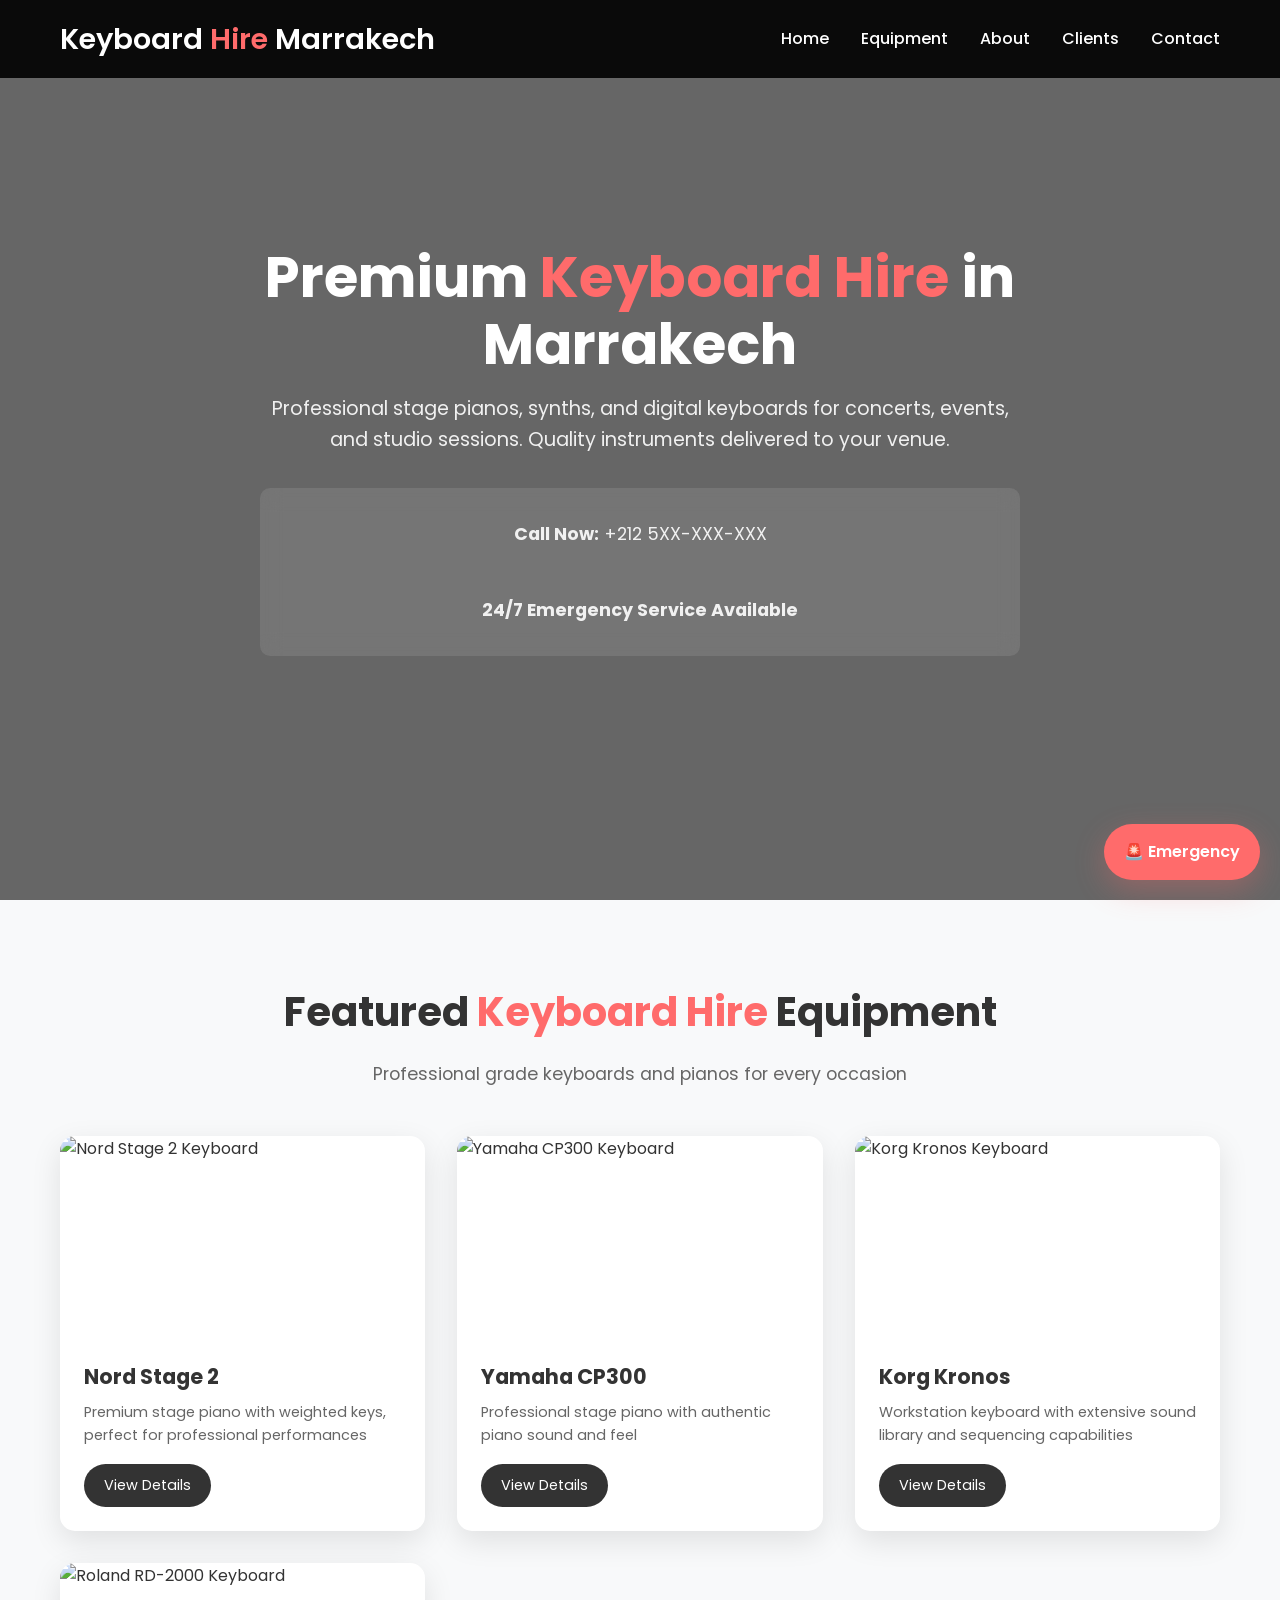
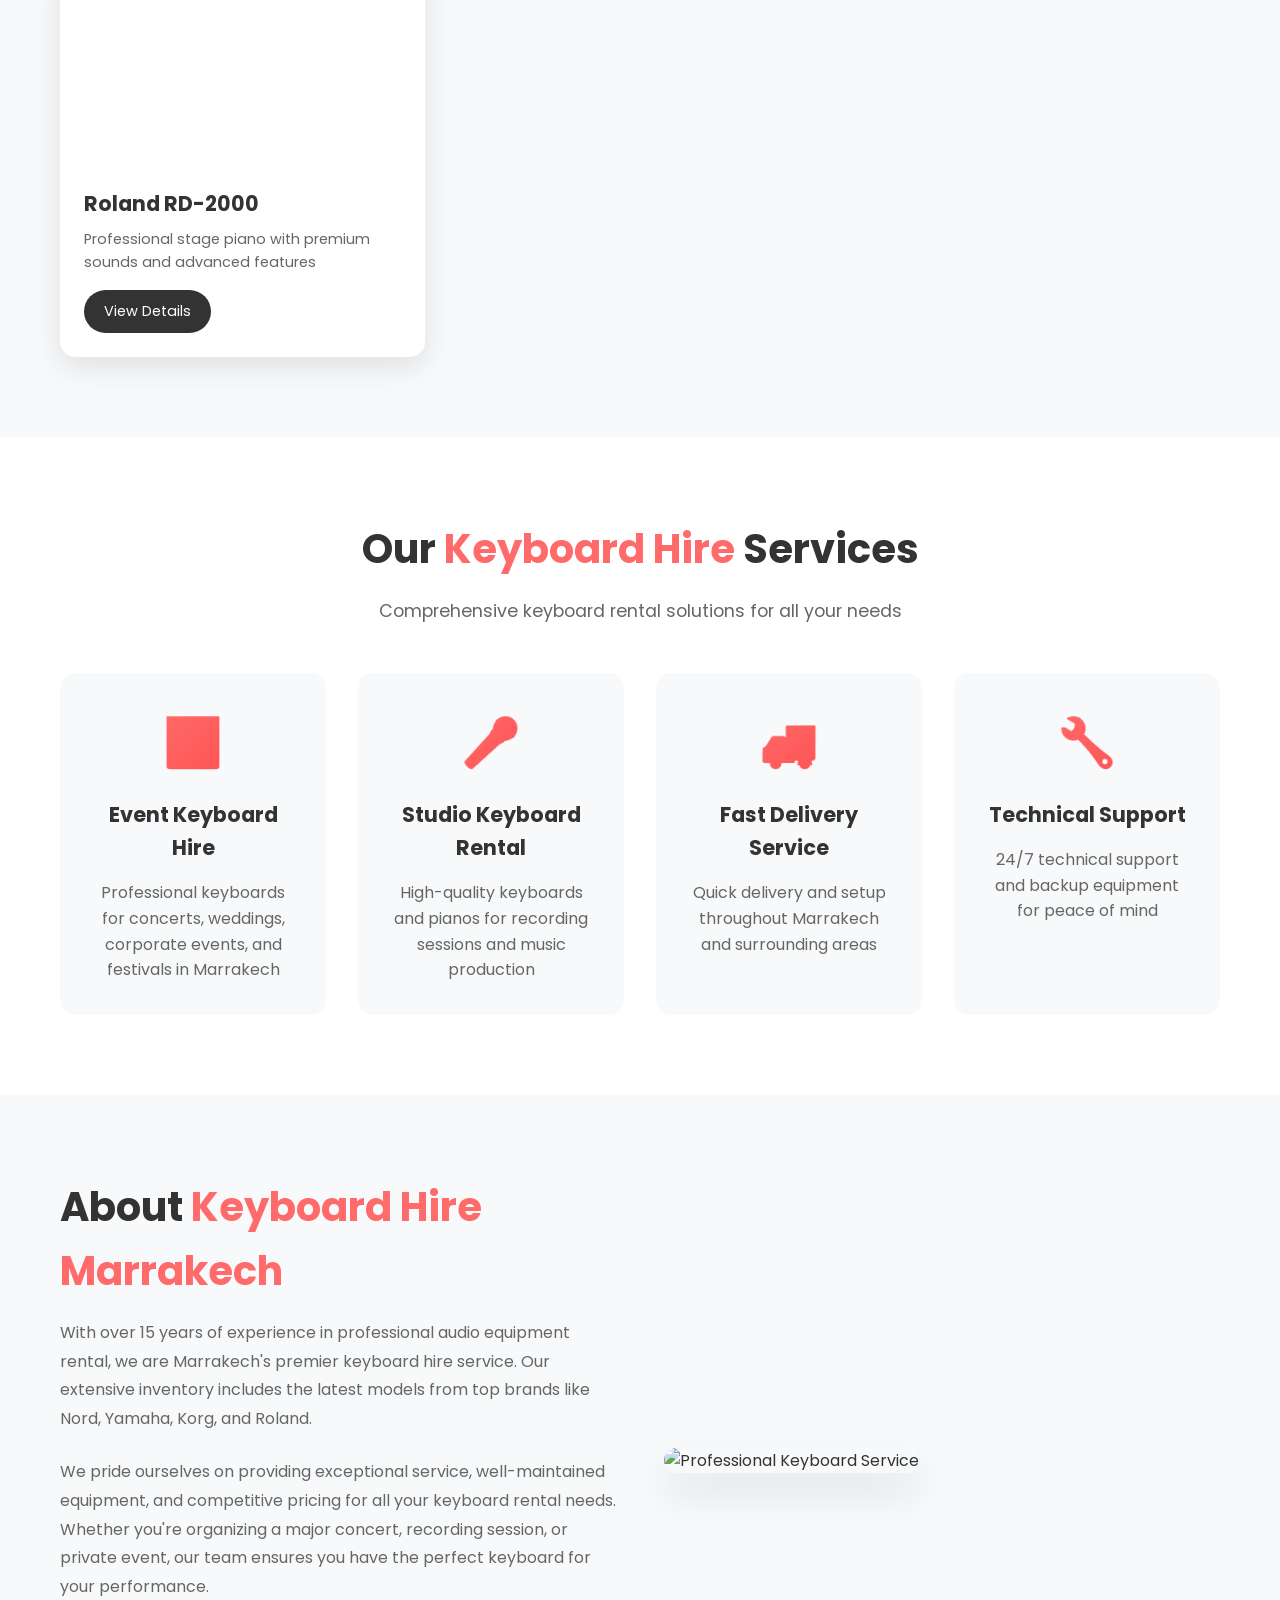
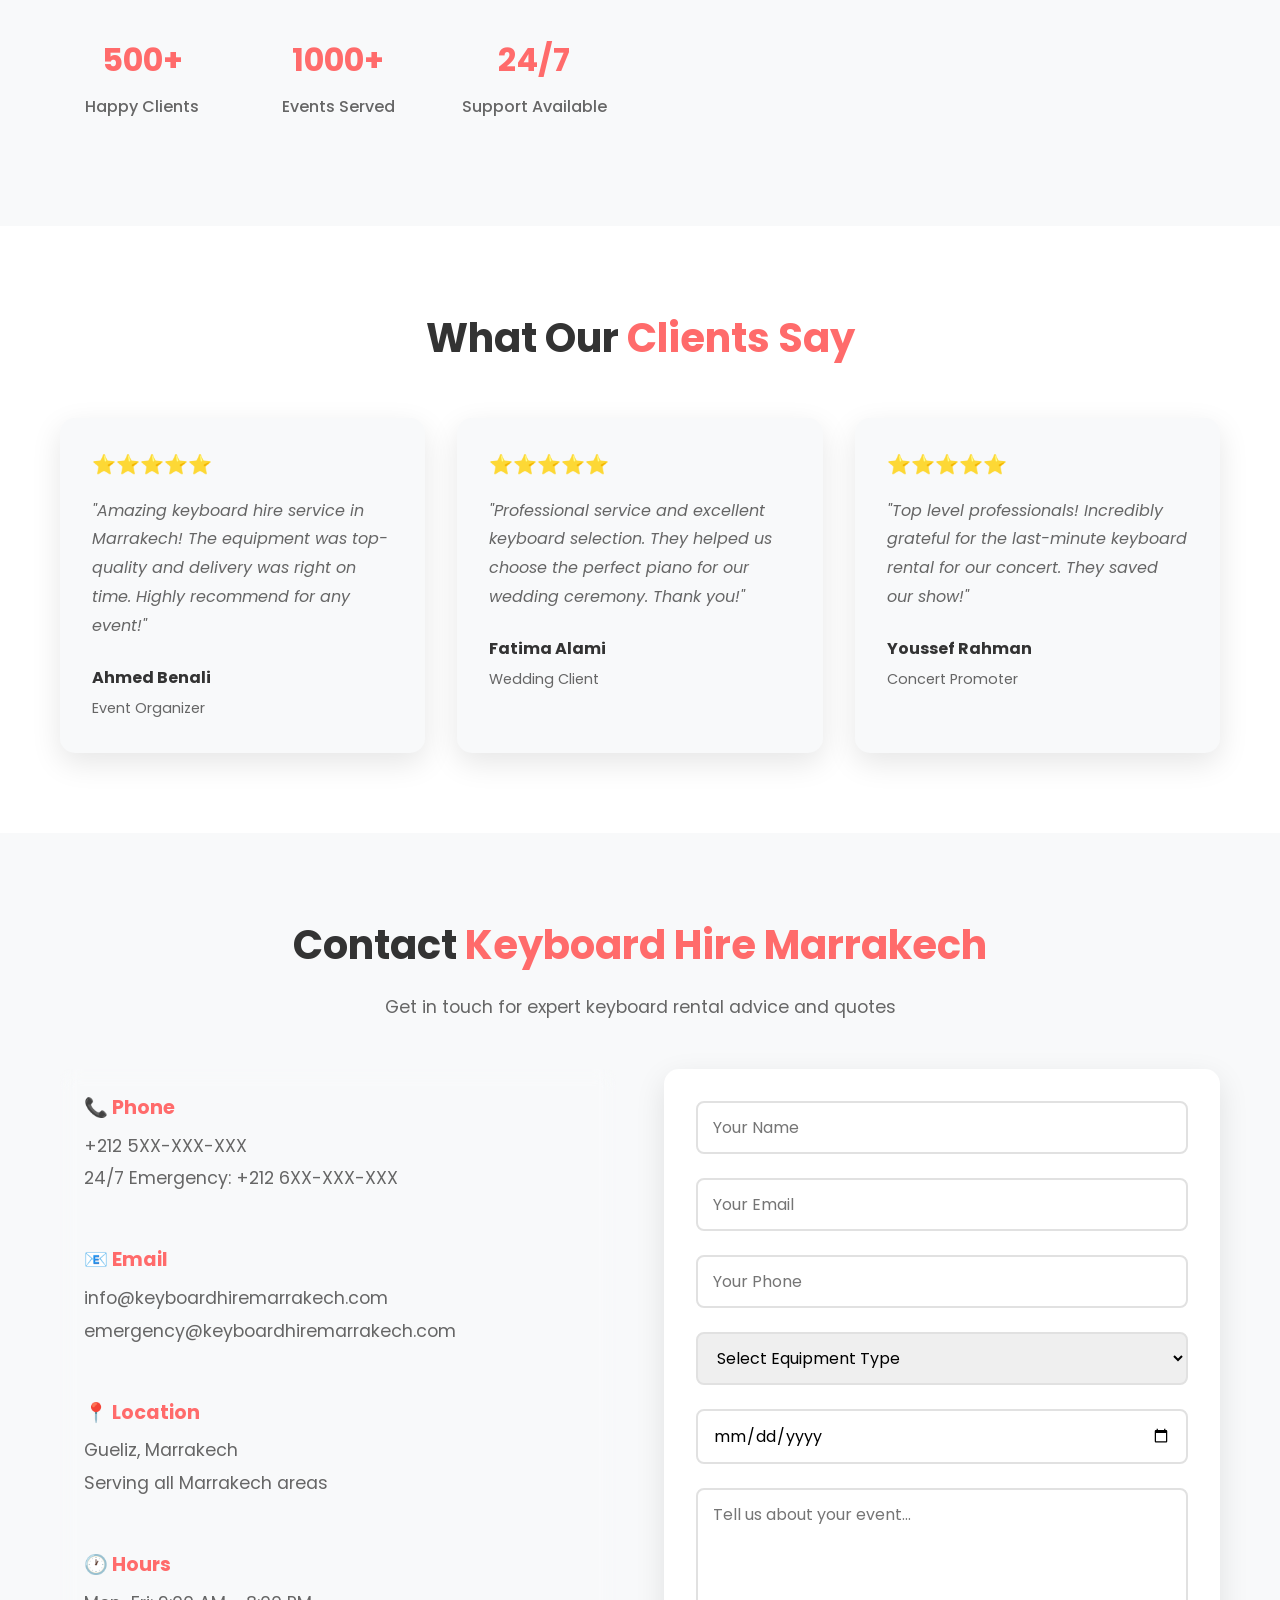
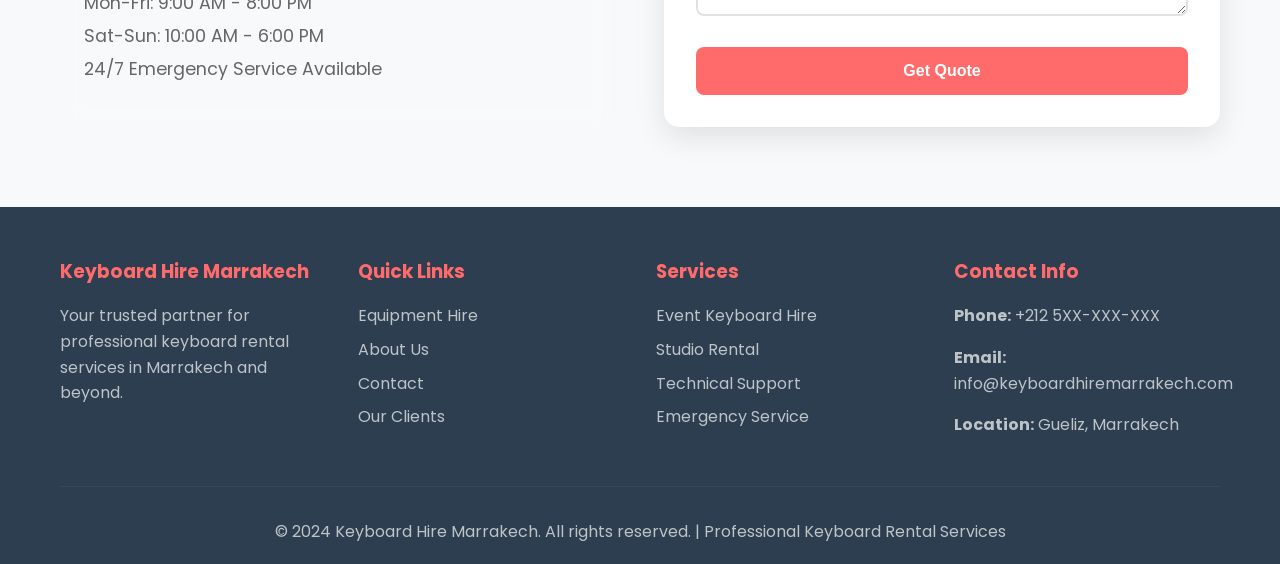
==== index.html @ 623c3692 "save" ====
<!DOCTYPE html>
<html lang="en">
<head>
    <meta charset="UTF-8">
    <meta name="viewport" content="width=device-width, initial-scale=1.0">
    <title>Keyboard Hire Marrakech - Premium Keyboard & Piano Rental Services</title>
    <meta name="description" content="Professional keyboard hire in Marrakech. Premium stage pianos, synths, and digital keyboards for events, concerts, and studio sessions. Fast delivery available.">
    <meta name="keywords" content="keyboard hire Marrakech, piano rental, keyboard rental, digital piano hire, stage piano rental, music equipment hire, keyboard hire Morocco, piano hire Marrakech">
    <link rel="stylesheet" href="styles.css">
    <link href="https://fonts.googleapis.com/css2?family=Poppins:wght@300;400;500;600;700&display=swap" rel="stylesheet">
</head>
<body>
    <!-- Header -->
    <header class="header">
        <nav class="navbar">
            <div class="nav-container">
                <div class="logo">
                    <h1>Keyboard <span>Hire</span> Marrakech</h1>
                </div>
                <ul class="nav-menu">
                    <li><a href="index.html" class="nav-link">Home</a></li>
                    <li><a href="index.html#equipment" class="nav-link">Equipment</a></li>
                    <li><a href="about.html" class="nav-link">About</a></li>
                    <li><a href="clients.html" class="nav-link">Clients</a></li>
                    <li><a href="contact.html" class="nav-link">Contact</a></li>
                </ul>
                <div class="hamburger">
                    <span></span>
                    <span></span>
                    <span></span>
                </div>
            </div>
        </nav>
    </header>

    <!-- Hero Section with Video -->
    <section id="home" class="hero">
        <div class="video-container">
            <video autoplay muted loop id="hero-video">
                <source src="Keyboard-Hire-Comp.mp4" type="video/mp4">
                Your browser does not support the video tag.
            </video>
            <div class="video-overlay"></div>
        </div>
        <div class="hero-content">
            <h1>Premium <span>Keyboard Hire</span> in Marrakech</h1>
            <p>Professional stage pianos, synths, and digital keyboards for concerts, events, and studio sessions. Quality instruments delivered to your venue.</p>
                        <div class="contact-info">
                <p><strong>Call Now:</strong> +212 5XX-XXX-XXX</p>
                <p><strong>24/7 Emergency Service Available</strong></p>
            </div>
        </div>
    </section>

    <!-- Featured Equipment -->
    <section id="equipment" class="equipment">
        <div class="container">
            <h2>Featured <span>Keyboard Hire</span> Equipment</h2>
            <p>Professional grade keyboards and pianos for every occasion</p>
            
            <div class="equipment-grid">
                <div class="equipment-card">
                    <div class="equipment-image">
                        <img src="https://images.unsplash.com/photo-1598428016293-676da4e43568?w=400&h=300&fit=crop&crop=center" alt="Nord Stage 2 Keyboard" loading="lazy">
                    </div>
                    <div class="equipment-info">
                        <h3>Nord Stage 2</h3>
                        <p>Premium stage piano with weighted keys, perfect for professional performances</p>
                        <a href="contact.html" class="btn-details">View Details</a>
                    </div>
                </div>

                <div class="equipment-card">
                    <div class="equipment-image">
                        <img src="https://images.unsplash.com/photo-1576424361877-603025029c74?w=400&h=300&fit=crop&crop=center" alt="Yamaha CP300 Keyboard" loading="lazy">
                    </div>
                    <div class="equipment-info">
                        <h3>Yamaha CP300</h3>
                        <p>Professional stage piano with authentic piano sound and feel</p>
                        <a href="contact.html" class="btn-details">View Details</a>
                    </div>
                </div>

                <div class="equipment-card">
                    <div class="equipment-image">
                        <img src="https://images.unsplash.com/photo-1511379938547-c1f69419868d?w=400&h=300&fit=crop&crop=center" alt="Korg Kronos Keyboard" loading="lazy">
                    </div>
                    <div class="equipment-info">
                        <h3>Korg Kronos</h3>
                        <p>Workstation keyboard with extensive sound library and sequencing capabilities</p>
                        <a href="contact.html" class="btn-details">View Details</a>
                    </div>
                </div>

                <div class="equipment-card">
                    <div class="equipment-image">
                        <img src="https://images.unsplash.com/photo-1471473885385-f9cc0d6b297a?w=400&h=300&fit=crop&crop=center" alt="Roland RD-2000 Keyboard" loading="lazy">
                    </div>
                    <div class="equipment-info">
                        <h3>Roland RD-2000</h3>
                        <p>Professional stage piano with premium sounds and advanced features</p>
                        <a href="contact.html" class="btn-details">View Details</a>
                    </div>
                </div>
            </div>
        </div>
    </section>

    <!-- Services Section -->
    <section class="services">
        <div class="container">
            <h2>Our <span>Keyboard Hire</span> Services</h2>
            <p>Comprehensive keyboard rental solutions for all your needs</p>
            
            <div class="services-grid">
                <div class="service-item">
                    <div class="service-icon">🎹</div>
                    <h3>Event Keyboard Hire</h3>
                    <p>Professional keyboards for concerts, weddings, corporate events, and festivals in Marrakech</p>
                </div>
                
                <div class="service-item">
                    <div class="service-icon">🎤</div>
                    <h3>Studio Keyboard Rental</h3>
                    <p>High-quality keyboards and pianos for recording sessions and music production</p>
                </div>
                
                <div class="service-item">
                    <div class="service-icon">🚚</div>
                    <h3>Fast Delivery Service</h3>
                    <p>Quick delivery and setup throughout Marrakech and surrounding areas</p>
                </div>
                
                <div class="service-item">
                    <div class="service-icon">🔧</div>
                    <h3>Technical Support</h3>
                    <p>24/7 technical support and backup equipment for peace of mind</p>
                </div>
            </div>
        </div>
    </section>

    <!-- About Section -->
    <section id="about" class="about">
        <div class="container">
            <div class="about-content">
                <div class="about-text">
                    <h2>About <span>Keyboard Hire Marrakech</span></h2>
                    <p>With over 15 years of experience in professional audio equipment rental, we are Marrakech's premier keyboard hire service. Our extensive inventory includes the latest models from top brands like Nord, Yamaha, Korg, and Roland.</p>
                    <p>We pride ourselves on providing exceptional service, well-maintained equipment, and competitive pricing for all your keyboard rental needs. Whether you're organizing a major concert, recording session, or private event, our team ensures you have the perfect keyboard for your performance.</p>
                    <div class="about-stats">
                        <div class="stat">
                            <h3>500+</h3>
                            <p>Happy Clients</p>
                        </div>
                        <div class="stat">
                            <h3>1000+</h3>
                            <p>Events Served</p>
                        </div>
                        <div class="stat">
                            <h3>24/7</h3>
                            <p>Support Available</p>
                        </div>
                    </div>
                </div>
                <div class="about-image">
                    <img src="https://images.unsplash.com/photo-1564466809118-fb3321f1a7a9?w=500&h=400&fit=crop&crop=center" alt="Professional Keyboard Service" loading="lazy">
                </div>
            </div>
        </div>
    </section>

    <!-- Testimonials -->
    <section class="testimonials">
        <div class="container">
            <h2>What Our <span>Clients Say</span></h2>
            <div class="testimonials-grid">
                <div class="testimonial">
                    <div class="stars">⭐⭐⭐⭐⭐</div>
                    <p>"Amazing keyboard hire service in Marrakech! The equipment was top-quality and delivery was right on time. Highly recommend for any event!"</p>
                    <div class="client-info">
                        <strong>Ahmed Benali</strong>
                        <span>Event Organizer</span>
                    </div>
                </div>
                
                <div class="testimonial">
                    <div class="stars">⭐⭐⭐⭐⭐</div>
                    <p>"Professional service and excellent keyboard selection. They helped us choose the perfect piano for our wedding ceremony. Thank you!"</p>
                    <div class="client-info">
                        <strong>Fatima Alami</strong>
                        <span>Wedding Client</span>
                    </div>
                </div>
                
                <div class="testimonial">
                    <div class="stars">⭐⭐⭐⭐⭐</div>
                    <p>"Top level professionals! Incredibly grateful for the last-minute keyboard rental for our concert. They saved our show!"</p>
                    <div class="client-info">
                        <strong>Youssef Rahman</strong>
                        <span>Concert Promoter</span>
                    </div>
                </div>
            </div>
        </div>
    </section>

    <!-- Contact Section -->
    <section id="contact" class="contact">
        <div class="container">
            <h2>Contact <span>Keyboard Hire Marrakech</span></h2>
            <p>Get in touch for expert keyboard rental advice and quotes</p>
            
            <div class="contact-content">
                <div class="contact-info">
                    <div class="contact-item">
                        <h3>📞 Phone</h3>
                        <p>+212 5XX-XXX-XXX</p>
                        <p>24/7 Emergency: +212 6XX-XXX-XXX</p>
                    </div>
                    
                    <div class="contact-item">
                        <h3>📧 Email</h3>
                        <p>info@keyboardhiremarrakech.com</p>
                        <p>emergency@keyboardhiremarrakech.com</p>
                    </div>
                    
                    <div class="contact-item">
                        <h3>📍 Location</h3>
                        <p>Gueliz, Marrakech</p>
                        <p>Serving all Marrakech areas</p>
                    </div>
                    
                    <div class="contact-item">
                        <h3>🕐 Hours</h3>
                        <p>Mon-Fri: 9:00 AM - 8:00 PM</p>
                        <p>Sat-Sun: 10:00 AM - 6:00 PM</p>
                        <p>24/7 Emergency Service Available</p>
                    </div>
                </div>
                
                <div class="contact-form">
                    <form id="quote-form">
                        <div class="form-group">
                            <input type="text" name="name" placeholder="Your Name" required>
                        </div>
                        <div class="form-group">
                            <input type="email" name="email" placeholder="Your Email" required>
                        </div>
                        <div class="form-group">
                            <input type="tel" name="phone" placeholder="Your Phone" required>
                        </div>
                        <div class="form-group">
                            <select name="equipment" required>
                                <option value="">Select Equipment Type</option>
                                <option value="stage-piano">Stage Piano</option>
                                <option value="synthesizer">Synthesizer</option>
                                <option value="digital-piano">Digital Piano</option>
                                <option value="workstation">Workstation</option>
                                <option value="other">Other</option>
                            </select>
                        </div>
                        <div class="form-group">
                            <input type="date" name="date" placeholder="Event Date" required>
                        </div>
                        <div class="form-group">
                            <textarea name="message" placeholder="Tell us about your event..." rows="4"></textarea>
                        </div>
                        <button type="submit" class="btn-submit">Get Quote</button>
                    </form>
                </div>
            </div>
        </div>
    </section>

    <!-- Footer -->
    <footer class="footer">
        <div class="container">
            <div class="footer-content">
                <div class="footer-section">
                    <h3>Keyboard Hire Marrakech</h3>
                    <p>Your trusted partner for professional keyboard rental services in Marrakech and beyond.</p>
                                    </div>
                
                <div class="footer-section">
                    <h3>Quick Links</h3>
                    <ul>
                        <li><a href="index.html#equipment">Equipment Hire</a></li>
                        <li><a href="about.html">About Us</a></li>
                        <li><a href="contact.html">Contact</a></li>
                        <li><a href="clients.html">Our Clients</a></li>
                    </ul>
                </div>
                
                <div class="footer-section">
                    <h3>Services</h3>
                    <ul>
                        <li><a href="#">Event Keyboard Hire</a></li>
                        <li><a href="#">Studio Rental</a></li>
                        <li><a href="#">Technical Support</a></li>
                        <li><a href="#">Emergency Service</a></li>
                    </ul>
                </div>
                
                <div class="footer-section">
                    <h3>Contact Info</h3>
                    <p><strong>Phone:</strong> +212 5XX-XXX-XXX</p>
                    <p><strong>Email:</strong> info@keyboardhiremarrakech.com</p>
                    <p><strong>Location:</strong> Gueliz, Marrakech</p>
                </div>
            </div>
            
            <div class="footer-bottom">
                <p>&copy; 2024 Keyboard Hire Marrakech. All rights reserved. | Professional Keyboard Rental Services</p>
            </div>
        </div>
    </footer>

    <script src="script.js"></script>
</body>
</html>
---- styles.css ----
/* Reset and Base Styles */
* {
    margin: 0;
    padding: 0;
    box-sizing: border-box;
}

body {
    font-family: 'Poppins', sans-serif;
    line-height: 1.6;
    color: #333;
    overflow-x: hidden;
}

.container {
    max-width: 1200px;
    margin: 0 auto;
    padding: 0 20px;
}

/* Header Styles */
.header {
    position: fixed;
    top: 0;
    width: 100%;
    background: rgba(0, 0, 0, 0.9);
    backdrop-filter: blur(10px);
    z-index: 1000;
    transition: all 0.3s ease;
}

.navbar {
    padding: 1rem 0;
}

.nav-container {
    max-width: 1200px;
    margin: 0 auto;
    padding: 0 20px;
    display: flex;
    justify-content: space-between;
    align-items: center;
}

.logo h1 {
    color: #fff;
    font-size: 1.8rem;
    font-weight: 600;
}

.logo span {
    color: #ff6b6b;
}

.nav-menu {
    display: flex;
    list-style: none;
    gap: 2rem;
}

.nav-link {
    color: #fff;
    text-decoration: none;
    font-weight: 500;
    transition: color 0.3s ease;
    position: relative;
}

.nav-link:hover {
    color: #ff6b6b;
}

.nav-link::after {
    content: '';
    position: absolute;
    bottom: -5px;
    left: 0;
    width: 0;
    height: 2px;
    background: #ff6b6b;
    transition: width 0.3s ease;
}

.nav-link:hover::after {
    width: 100%;
}

.hamburger {
    display: none;
    flex-direction: column;
    cursor: pointer;
}

.hamburger span {
    width: 25px;
    height: 3px;
    background: #fff;
    margin: 3px 0;
    transition: 0.3s;
}

/* Hero Section */
.hero {
    position: relative;
    height: 100vh;
    display: flex;
    align-items: center;
    justify-content: center;
    overflow: hidden;
}

.video-container {
    position: absolute;
    top: 0;
    left: 0;
    width: 100%;
    height: 100%;
    z-index: -1;
}

#hero-video {
    width: 100%;
    height: 100%;
    object-fit: cover;
}

.video-overlay {
    position: absolute;
    top: 0;
    left: 0;
    width: 100%;
    height: 100%;
    background: rgba(0, 0, 0, 0.6);
}

.hero-content {
    text-align: center;
    color: #fff;
    padding: 0 20px;
    max-width: 800px;
    animation: fadeInUp 1s ease;
}

.hero-content h1 {
    font-size: 3.5rem;
    font-weight: 700;
    margin-bottom: 1rem;
    line-height: 1.2;
}

.hero-content span {
    color: #ff6b6b;
}

.hero-content p {
    font-size: 1.2rem;
    margin-bottom: 2rem;
    opacity: 0.9;
}

.hero-buttons {
    display: flex;
    gap: 1rem;
    justify-content: center;
    margin-bottom: 2rem;
    flex-wrap: wrap;
}

.btn-primary, .btn-secondary {
    padding: 15px 30px;
    border: none;
    border-radius: 50px;
    font-size: 1rem;
    font-weight: 600;
    text-decoration: none;
    transition: all 0.3s ease;
    cursor: pointer;
    display: inline-block;
}

.btn-primary {
    background: #ff6b6b;
    color: #fff;
}

.btn-primary:hover {
    background: #ff5252;
    transform: translateY(-2px);
    box-shadow: 0 10px 20px rgba(255, 107, 107, 0.3);
}

.btn-secondary {
    background: transparent;
    color: #fff;
    border: 2px solid #fff;
}

.btn-secondary:hover {
    background: #fff;
    color: #333;
    transform: translateY(-2px);
}

.contact-info {
    background: rgba(255, 255, 255, 0.1);
    padding: 1.5rem;
    border-radius: 10px;
    backdrop-filter: blur(10px);
}

.contact-info p {
    margin: 0.5rem 0;
    font-size: 1.1rem;
}

/* Equipment Section */
.equipment {
    padding: 80px 0;
    background: #f8f9fa;
}

.equipment h2 {
    text-align: center;
    font-size: 2.5rem;
    margin-bottom: 1rem;
    color: #333;
}

.equipment span {
    color: #ff6b6b;
}

.equipment > .container > p {
    text-align: center;
    font-size: 1.1rem;
    margin-bottom: 3rem;
    color: #666;
}

.equipment-grid {
    display: grid;
    grid-template-columns: repeat(auto-fit, minmax(280px, 1fr));
    gap: 2rem;
}

.equipment-card {
    background: #fff;
    border-radius: 15px;
    overflow: hidden;
    box-shadow: 0 10px 30px rgba(0, 0, 0, 0.1);
    transition: transform 0.3s ease, box-shadow 0.3s ease;
}

.equipment-card:hover {
    transform: translateY(-10px);
    box-shadow: 0 20px 40px rgba(0, 0, 0, 0.15);
}

.equipment-image {
    height: 200px;
    overflow: hidden;
    border-radius: 10px 10px 0 0;
}

.equipment-image img {
    width: 100%;
    height: 100%;
    object-fit: cover;
    transition: transform 0.3s ease;
}

.equipment-card:hover .equipment-image img {
    transform: scale(1.1);
}

.equipment-info {
    padding: 1.5rem;
}

.equipment-info h3 {
    font-size: 1.3rem;
    margin-bottom: 0.5rem;
    color: #333;
}

.equipment-info p {
    color: #666;
    margin-bottom: 1rem;
    font-size: 0.9rem;
}


.btn-details {
    display: inline-block;
    padding: 10px 20px;
    background: #333;
    color: #fff;
    text-decoration: none;
    border-radius: 25px;
    font-size: 0.9rem;
    transition: background 0.3s ease;
}

.btn-details:hover {
    background: #ff6b6b;
}

/* Services Section */
.services {
    padding: 80px 0;
    background: #fff;
}

.services h2 {
    text-align: center;
    font-size: 2.5rem;
    margin-bottom: 1rem;
    color: #333;
}

.services span {
    color: #ff6b6b;
}

.services > .container > p {
    text-align: center;
    font-size: 1.1rem;
    margin-bottom: 3rem;
    color: #666;
}

.services-grid {
    display: grid;
    grid-template-columns: repeat(auto-fit, minmax(250px, 1fr));
    gap: 2rem;
}

.service-item {
    text-align: center;
    padding: 2rem;
    background: #f8f9fa;
    border-radius: 15px;
    transition: transform 0.3s ease, background 0.3s ease;
}

.service-item:hover {
    transform: translateY(-5px);
    background: #fff;
    box-shadow: 0 10px 30px rgba(0, 0, 0, 0.1);
}

.service-icon {
    font-size: 3rem;
    margin-bottom: 1rem;
}

.service-item h3 {
    font-size: 1.3rem;
    margin-bottom: 1rem;
    color: #333;
}

.service-item p {
    color: #666;
    line-height: 1.6;
}

/* About Section */
.about {
    padding: 80px 0;
    background: #f8f9fa;
}

.about-content {
    display: grid;
    grid-template-columns: 1fr 1fr;
    gap: 3rem;
    align-items: center;
}

.about-text h2 {
    font-size: 2.5rem;
    margin-bottom: 1rem;
    color: #333;
}

.about-text span {
    color: #ff6b6b;
}

.about-text p {
    color: #666;
    margin-bottom: 1.5rem;
    line-height: 1.8;
}

.about-stats {
    display: grid;
    grid-template-columns: repeat(3, 1fr);
    gap: 2rem;
    margin-top: 2rem;
}

.stat {
    text-align: center;
}

.stat h3 {
    font-size: 2rem;
    color: #ff6b6b;
    margin-bottom: 0.5rem;
}

.stat p {
    color: #666;
    font-weight: 500;
}

.about-image img {
    width: 100%;
    border-radius: 15px;
    box-shadow: 0 20px 40px rgba(0, 0, 0, 0.1);
}

/* Testimonials Section */
.testimonials {
    padding: 80px 0;
    background: #fff;
}

.testimonials h2 {
    text-align: center;
    font-size: 2.5rem;
    margin-bottom: 1rem;
    color: #333;
}

.testimonials span {
    color: #ff6b6b;
}

.testimonials-grid {
    display: grid;
    grid-template-columns: repeat(auto-fit, minmax(300px, 1fr));
    gap: 2rem;
    margin-top: 3rem;
}

.testimonial {
    background: #f8f9fa;
    padding: 2rem;
    border-radius: 15px;
    box-shadow: 0 10px 30px rgba(0, 0, 0, 0.1);
    transition: transform 0.3s ease;
}

.testimonial:hover {
    transform: translateY(-5px);
}

.stars {
    font-size: 1.2rem;
    margin-bottom: 1rem;
}

.testimonial p {
    color: #666;
    line-height: 1.8;
    margin-bottom: 1.5rem;
    font-style: italic;
}

.client-info strong {
    display: block;
    color: #333;
    margin-bottom: 0.3rem;
}

.client-info span {
    color: #666;
    font-size: 0.9rem;
}

/* Contact Section */
.contact {
    padding: 80px 0;
    background: #f8f9fa;
}

.contact h2 {
    text-align: center;
    font-size: 2.5rem;
    margin-bottom: 1rem;
    color: #333;
}

.contact span {
    color: #ff6b6b;
}

.contact > .container > p {
    text-align: center;
    font-size: 1.1rem;
    margin-bottom: 3rem;
    color: #666;
}

.contact-content {
    display: grid;
    grid-template-columns: 1fr 1fr;
    gap: 3rem;
}

.contact-info {
    display: grid;
    gap: 2rem;
}

.contact-item h3 {
    color: #ff6b6b;
    margin-bottom: 0.5rem;
    font-size: 1.2rem;
}

.contact-item p {
    color: #666;
    margin: 0.3rem 0;
}

.contact-form {
    background: #fff;
    padding: 2rem;
    border-radius: 15px;
    box-shadow: 0 10px 30px rgba(0, 0, 0, 0.1);
}

.form-group {
    margin-bottom: 1.5rem;
}

.form-group input,
.form-group select,
.form-group textarea {
    width: 100%;
    padding: 12px 15px;
    border: 2px solid #e1e1e1;
    border-radius: 8px;
    font-family: 'Poppins', sans-serif;
    font-size: 1rem;
    transition: border-color 0.3s ease;
}

.form-group input:focus,
.form-group select:focus,
.form-group textarea:focus {
    outline: none;
    border-color: #ff6b6b;
}

.btn-submit {
    width: 100%;
    padding: 15px;
    background: #ff6b6b;
    color: #fff;
    border: none;
    border-radius: 8px;
    font-size: 1rem;
    font-weight: 600;
    cursor: pointer;
    transition: background 0.3s ease;
}

.btn-submit:hover {
    background: #ff5252;
}

/* Footer */
.footer {
    background: #2c3e50;
    color: #fff;
    padding: 50px 0 20px;
}

.footer-content {
    display: grid;
    grid-template-columns: repeat(auto-fit, minmax(250px, 1fr));
    gap: 2rem;
    margin-bottom: 2rem;
}

.footer-section h3 {
    margin-bottom: 1rem;
    color: #ff6b6b;
}

.footer-section p {
    color: #bdc3c7;
    margin-bottom: 1rem;
}

.footer-section ul {
    list-style: none;
}

.footer-section ul li {
    margin-bottom: 0.5rem;
}

.footer-section ul li a {
    color: #bdc3c7;
    text-decoration: none;
    transition: color 0.3s ease;
}

.footer-section ul li a:hover {
    color: #ff6b6b;
}

.social-links {
    display: flex;
    gap: 1rem;
    margin-top: 1rem;
}

.social-links a {
    color: #fff;
    text-decoration: none;
    padding: 8px 15px;
    background: #ff6b6b;
    border-radius: 5px;
    transition: background 0.3s ease;
}

.social-links a:hover {
    background: #ff5252;
}

.footer-bottom {
    text-align: center;
    padding-top: 2rem;
    border-top: 1px solid #34495e;
    color: #bdc3c7;
}

/* Animations */
@keyframes fadeInUp {
    from {
        opacity: 0;
        transform: translateY(30px);
    }
    to {
        opacity: 1;
        transform: translateY(0);
    }
}

/* Responsive Design */
@media (max-width: 768px) {
    .nav-menu {
        position: fixed;
        left: -100%;
        top: 70px;
        flex-direction: column;
        background-color: rgba(0, 0, 0, 0.9);
        width: 100%;
        text-align: center;
        transition: 0.3s;
        padding: 2rem 0;
    }

    .nav-menu.active {
        left: 0;
    }

    .hamburger {
        display: flex;
    }

    .hamburger.active span:nth-child(2) {
        opacity: 0;
    }

    .hamburger.active span:nth-child(1) {
        transform: translateY(8px) rotate(45deg);
    }

    .hamburger.active span:nth-child(3) {
        transform: translateY(-8px) rotate(-45deg);
    }

    .hero-content h1 {
        font-size: 2.5rem;
    }

    .hero-buttons {
        flex-direction: column;
        align-items: center;
    }

    .about-content,
    .contact-content {
        grid-template-columns: 1fr;
        gap: 2rem;
    }

    .about-stats {
        grid-template-columns: 1fr;
        gap: 1rem;
    }

    .equipment-grid,
    .services-grid,
    .testimonials-grid {
        grid-template-columns: 1fr;
    }

    .footer-content {
        grid-template-columns: 1fr;
        text-align: center;
    }

    .social-links {
        justify-content: center;
    }
}

@media (max-width: 480px) {
    .hero-content h1 {
        font-size: 2rem;
    }

    .hero-content p {
        font-size: 1rem;
    }

    .equipment h2,
    .services h2,
    .about-text h2,
    .testimonials h2,
    .contact h2 {
        font-size: 2rem;
    }

    .container {
        padding: 0 15px;
    }
}

/* Smooth Scrolling */
html {
    scroll-behavior: smooth;
}

/* Page Header */
.page-header {
    padding: 120px 0 80px;
    background: linear-gradient(135deg, #2c3e50 0%, #34495e 100%);
    color: white;
    text-align: center;
}

.page-header h1 {
    font-size: 3rem;
    margin-bottom: 1rem;
}

.page-header span {
    color: #ff6b6b;
}

.page-header p {
    font-size: 1.2rem;
    opacity: 0.9;
}

/* Client Stats */
.client-stats {
    padding: 80px 0;
    background: #f8f9fa;
}

.stats-grid {
    display: grid;
    grid-template-columns: repeat(auto-fit, minmax(200px, 1fr));
    gap: 2rem;
    text-align: center;
}

.stat-item h2 {
    font-size: 3rem;
    color: #ff6b6b;
    margin-bottom: 0.5rem;
}

.stat-item p {
    color: #666;
    font-weight: 500;
}

/* Featured Clients */
.featured-clients {
    padding: 80px 0;
    background: #fff;
}

.clients-grid {
    display: grid;
    gap: 3rem;
    margin-top: 3rem;
}

.client-category {
    background: #f8f9fa;
    padding: 2rem;
    border-radius: 15px;
}

.client-category h3 {
    font-size: 1.5rem;
    margin-bottom: 1.5rem;
    color: #ff6b6b;
}

.client-list {
    display: grid;
    gap: 1.5rem;
}

.client-item {
    display: flex;
    align-items: center;
    gap: 1rem;
    padding: 1rem;
    background: #fff;
    border-radius: 10px;
    transition: transform 0.3s ease;
}

.client-item:hover {
    transform: translateY(-3px);
    box-shadow: 0 5px 15px rgba(0, 0, 0, 0.1);
}

.client-logo img {
    width: 80px;
    height: 50px;
    object-fit: contain;
}

.client-item h4 {
    color: #333;
    margin-bottom: 0.3rem;
}

.client-item p {
    color: #666;
    font-size: 0.9rem;
}

/* Success Stories */
.success-stories {
    padding: 80px 0;
    background: #f8f9fa;
}

.story-grid {
    display: grid;
    grid-template-columns: repeat(auto-fit, minmax(350px, 1fr));
    gap: 2rem;
    margin-top: 3rem;
}

.story-item {
    background: #fff;
    border-radius: 15px;
    overflow: hidden;
    box-shadow: 0 10px 30px rgba(0, 0, 0, 0.1);
    transition: transform 0.3s ease;
}

.story-item:hover {
    transform: translateY(-5px);
}

.story-image img {
    width: 100%;
    height: 200px;
    object-fit: cover;
}

.story-content {
    padding: 1.5rem;
}

.story-content h3 {
    color: #333;
    margin-bottom: 1rem;
}

.story-content p {
    color: #666;
    margin-bottom: 1rem;
}

.story-details {
    display: flex;
    gap: 1rem;
    flex-wrap: wrap;
}

.story-details span {
    background: #f8f9fa;
    padding: 5px 10px;
    border-radius: 20px;
    font-size: 0.8rem;
    color: #666;
}

/* Partnership CTA */
.partnership-cta {
    padding: 80px 0;
    background: linear-gradient(135deg, #ff6b6b 0%, #ff5252 100%);
    color: white;
    text-align: center;
}

.partnership-cta h2 {
    font-size: 2.5rem;
    margin-bottom: 1rem;
}

.partnership-cta span {
    color: white;
}

.cta-buttons {
    display: flex;
    gap: 1rem;
    justify-content: center;
    margin-top: 2rem;
    flex-wrap: wrap;
}

.btn-secondary {
    background: transparent;
    color: white;
    border: 2px solid white;
}

.btn-secondary:hover {
    background: white;
    color: #ff6b6b;
}

/* Our Story */
.our-story {
    padding: 80px 0;
    background: #fff;
}

.story-content {
    display: grid;
    grid-template-columns: 1fr 1fr;
    gap: 3rem;
    align-items: center;
}

.story-text h2 {
    font-size: 2.5rem;
    margin-bottom: 1.5rem;
    color: #333;
}

.story-text span {
    color: #ff6b6b;
}

.story-text p {
    color: #666;
    margin-bottom: 1.5rem;
    line-height: 1.8;
}

.story-image img {
    width: 100%;
    border-radius: 15px;
    box-shadow: 0 20px 40px rgba(0, 0, 0, 0.1);
}

/* Mission & Values */
.mission-values {
    padding: 80px 0;
    background: #f8f9fa;
}

.values-grid {
    display: grid;
    grid-template-columns: repeat(auto-fit, minmax(250px, 1fr));
    gap: 2rem;
    margin-top: 3rem;
}

.value-item {
    text-align: center;
    padding: 2rem;
    background: #fff;
    border-radius: 15px;
    transition: transform 0.3s ease;
}

.value-item:hover {
    transform: translateY(-5px);
    box-shadow: 0 10px 30px rgba(0, 0, 0, 0.1);
}

.value-icon {
    font-size: 3rem;
    margin-bottom: 1rem;
}

.value-item h3 {
    color: #333;
    margin-bottom: 1rem;
}

.value-item p {
    color: #666;
    line-height: 1.6;
}

/* Team Section */
.team {
    padding: 80px 0;
    background: #fff;
}

.team-grid {
    display: grid;
    grid-template-columns: repeat(auto-fit, minmax(300px, 1fr));
    gap: 2rem;
    margin-top: 3rem;
}

.team-member {
    background: #f8f9fa;
    border-radius: 15px;
    overflow: hidden;
    transition: transform 0.3s ease;
}

.team-member:hover {
    transform: translateY(-5px);
    box-shadow: 0 10px 30px rgba(0, 0, 0, 0.1);
}

.member-image img {
    width: 100%;
    height: 250px;
    object-fit: cover;
}

.member-info {
    padding: 1.5rem;
}

.member-info h3 {
    color: #333;
    margin-bottom: 0.3rem;
}

.member-info h4 {
    color: #ff6b6b;
    margin-bottom: 1rem;
}

.member-info p {
    color: #666;
    margin-bottom: 1rem;
    line-height: 1.6;
}

.member-social a {
    color: #ff6b6b;
    text-decoration: none;
    font-weight: 500;
    transition: color 0.3s ease;
}

.member-social a:hover {
    color: #ff5252;
}

/* Facilities */
.facilities {
    padding: 80px 0;
    background: #f8f9fa;
}

.facilities-grid {
    display: grid;
    grid-template-columns: repeat(auto-fit, minmax(350px, 1fr));
    gap: 2rem;
    margin-top: 3rem;
}

.facility-item {
    background: #fff;
    border-radius: 15px;
    overflow: hidden;
    box-shadow: 0 10px 30px rgba(0, 0, 0, 0.1);
    transition: transform 0.3s ease;
}

.facility-item:hover {
    transform: translateY(-5px);
}

.facility-image img {
    width: 100%;
    height: 200px;
    object-fit: cover;
}

.facility-content {
    padding: 1.5rem;
}

.facility-content h3 {
    color: #333;
    margin-bottom: 1rem;
}

.facility-content p {
    color: #666;
    line-height: 1.6;
}

/* Achievements */
.achievements {
    padding: 80px 0;
    background: #fff;
}

.achievements-grid {
    display: grid;
    grid-template-columns: repeat(auto-fit, minmax(300px, 1fr));
    gap: 2rem;
    margin-top: 3rem;
}

.achievement-item {
    text-align: center;
    padding: 2rem;
    background: #f8f9fa;
    border-radius: 15px;
    transition: transform 0.3s ease;
}

.achievement-item:hover {
    transform: translateY(-5px);
    box-shadow: 0 10px 30px rgba(0, 0, 0, 0.1);
}

.achievement-icon {
    font-size: 3rem;
    margin-bottom: 1rem;
}

.achievement-item h3 {
    color: #333;
    margin-bottom: 0.5rem;
}

.achievement-item p {
    color: #666;
}

/* Partners */
.partners {
    padding: 80px 0;
    background: #f8f9fa;
}

.partners-grid {
    display: grid;
    grid-template-columns: repeat(auto-fit, minmax(200px, 1fr));
    gap: 2rem;
    margin-top: 3rem;
}

.partner-item {
    background: #fff;
    padding: 2rem;
    border-radius: 10px;
    display: flex;
    align-items: center;
    justify-content: center;
    transition: transform 0.3s ease;
}

.partner-item:hover {
    transform: translateY(-3px);
    box-shadow: 0 5px 15px rgba(0, 0, 0, 0.1);
}

.partner-item img {
    max-width: 100%;
    height: 60px;
    object-fit: contain;
    filter: grayscale(100%);
    transition: filter 0.3s ease;
}

.partner-item:hover img {
    filter: grayscale(0%);
}

/* About CTA */
.about-cta {
    padding: 80px 0;
    background: linear-gradient(135deg, #2c3e50 0%, #34495e 100%);
    color: white;
    text-align: center;
}

.about-cta h2 {
    font-size: 2.5rem;
    margin-bottom: 1rem;
}

.about-cta span {
    color: #ff6b6b;
}

/* FAQ Section */
.faq {
    padding: 80px 0;
    background: #fff;
}

.faq-grid {
    display: grid;
    grid-template-columns: repeat(auto-fit, minmax(300px, 1fr));
    gap: 2rem;
    margin-top: 3rem;
}

.faq-item {
    background: #f8f9fa;
    padding: 2rem;
    border-radius: 15px;
    transition: transform 0.3s ease;
}

.faq-item:hover {
    transform: translateY(-5px);
    box-shadow: 0 10px 30px rgba(0, 0, 0, 0.1);
}

.faq-item h3 {
    color: #ff6b6b;
    margin-bottom: 1rem;
}

.faq-item p {
    color: #666;
    line-height: 1.6;
}

/* Emergency Banner */
.emergency-banner {
    padding: 60px 0;
    background: linear-gradient(135deg, #e74c3c 0%, #c0392b 100%);
    color: white;
    text-align: center;
}

.emergency-content h2 {
    font-size: 2.5rem;
    margin-bottom: 1rem;
}

.emergency-content span {
    color: white;
}

.emergency-buttons {
    display: flex;
    gap: 1rem;
    justify-content: center;
    margin-top: 2rem;
    flex-wrap: wrap;
}

.btn-emergency {
    background: white;
    color: #e74c3c;
    padding: 15px 30px;
    border-radius: 50px;
    text-decoration: none;
    font-weight: 600;
    transition: all 0.3s ease;
}

.btn-emergency:hover {
    transform: translateY(-2px);
    box-shadow: 0 10px 20px rgba(255, 255, 255, 0.3);
}

.btn-emergency-secondary {
    background: transparent;
    color: white;
    border: 2px solid white;
    padding: 15px 30px;
    border-radius: 50px;
    text-decoration: none;
    font-weight: 600;
    transition: all 0.3s ease;
}

.btn-emergency-secondary:hover {
    background: white;
    color: #e74c3c;
}

/* Form Styles */
.form-row {
    display: grid;
    grid-template-columns: 1fr 1fr;
    gap: 1rem;
}

.checkbox-label {
    display: flex;
    align-items: center;
    cursor: pointer;
    color: #666;
}

.checkbox-label input[type="checkbox"] {
    margin-right: 10px;
}

/* Equipment Placeholder Styles */
.equipment-placeholder {
    width: 100%;
    height: 200px;
    background: linear-gradient(135deg, #2c3e50 0%, #34495e 100%);
    color: white;
    display: flex;
    align-items: center;
    justify-content: center;
    font-size: 3rem;
    font-weight: 600;
    text-align: center;
    border-radius: 10px;
    transition: transform 0.3s ease;
}

.equipment-card:hover .equipment-placeholder {
    transform: scale(1.05);
}

/* Image Placeholder Styles */
.image-placeholder {
    width: 100%;
    height: 400px;
    background: linear-gradient(135deg, #2c3e50 0%, #34495e 100%);
    color: white;
    display: flex;
    flex-direction: column;
    align-items: center;
    justify-content: center;
    font-size: 3rem;
    font-weight: 600;
    text-align: center;
    border-radius: 15px;
    box-shadow: 0 20px 40px rgba(0, 0, 0, 0.1);
}

.image-placeholder::before {
    content: '';
    font-size: 4rem;
    margin-bottom: 1rem;
}

/* Service Icon Enhancement */
.service-icon {
    font-size: 3rem;
    margin-bottom: 1rem;
    background: linear-gradient(135deg, #ff6b6b 0%, #ff5252 100%);
    -webkit-background-clip: text;
    -webkit-text-fill-color: transparent;
    background-clip: text;
    display: inline-block;
}

/* Loading Animation */
.loading {
    display: inline-block;
    width: 20px;
    height: 20px;
    border: 3px solid #f3f3f3;
    border-top: 3px solid #ff6b6b;
    border-radius: 50%;
    animation: spin 1s linear infinite;
}

@keyframes spin {
    0% { transform: rotate(0deg); }
    100% { transform: rotate(360deg); }
}
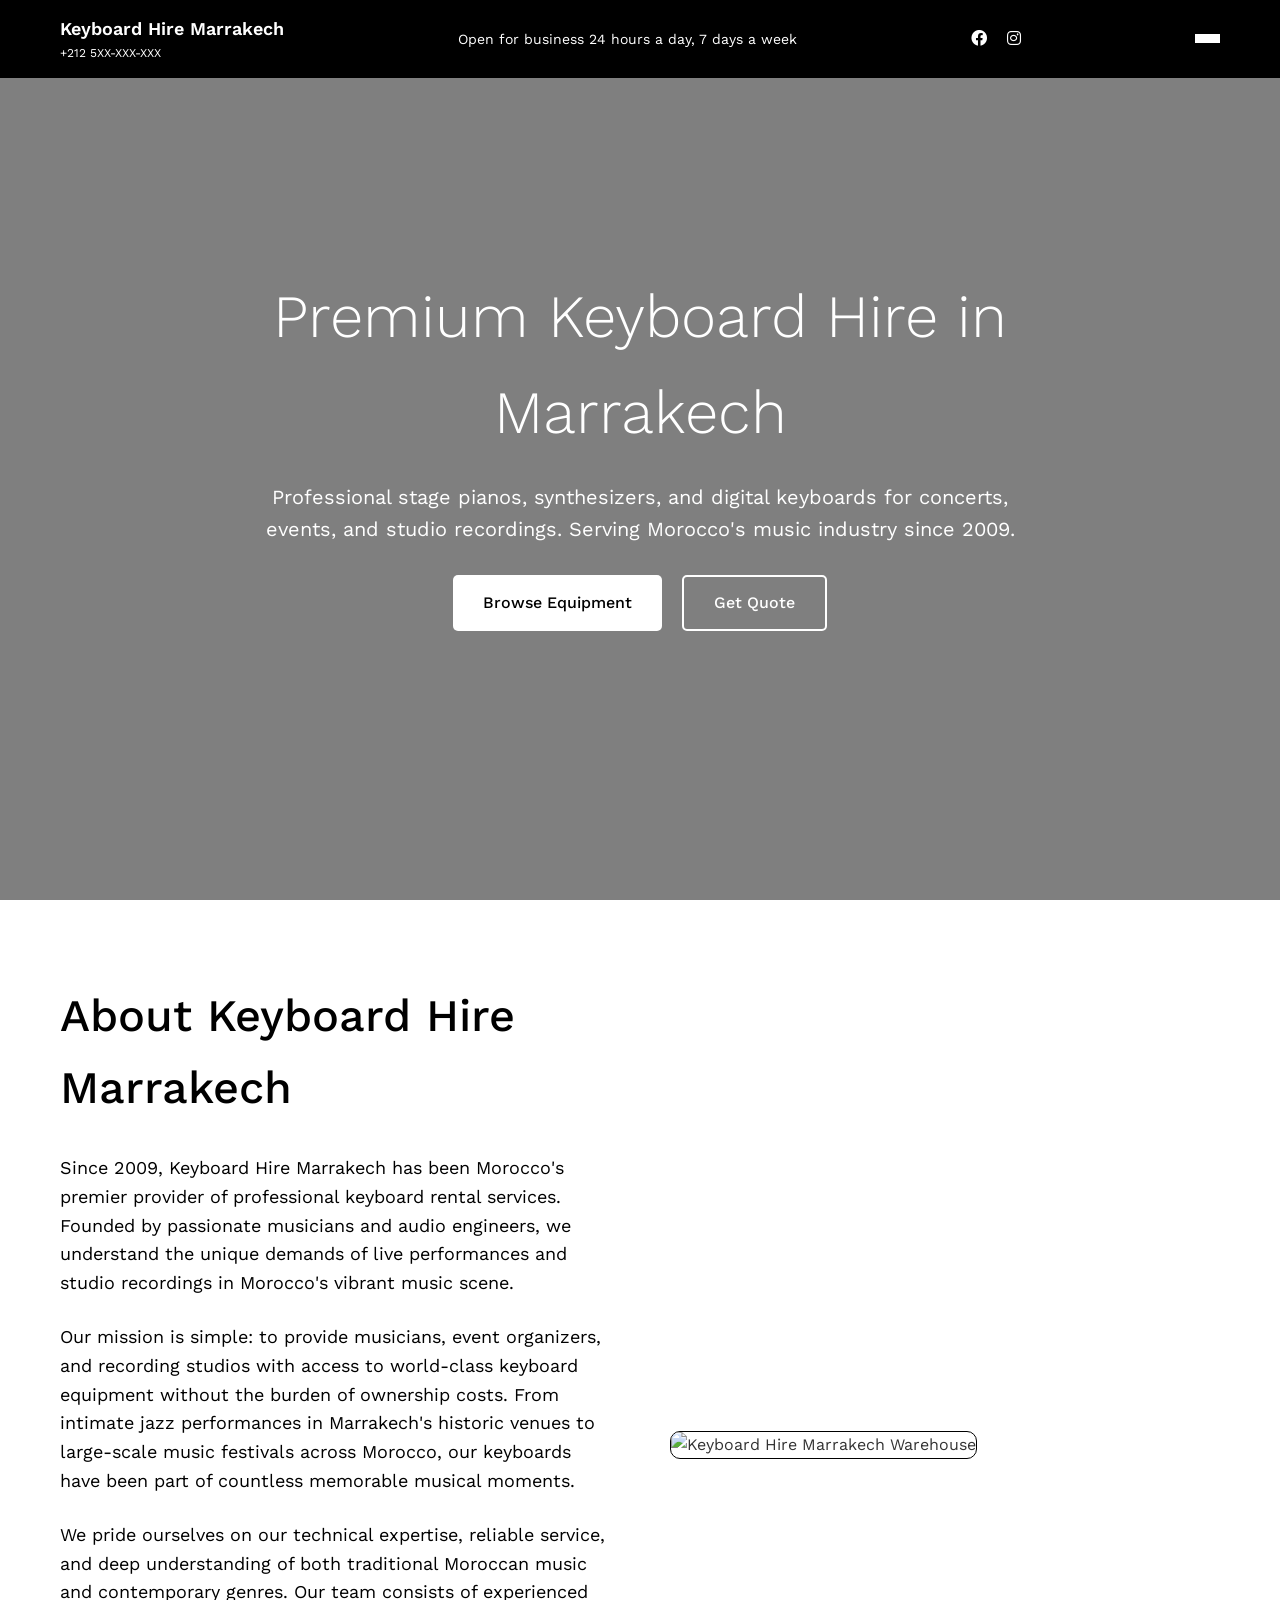
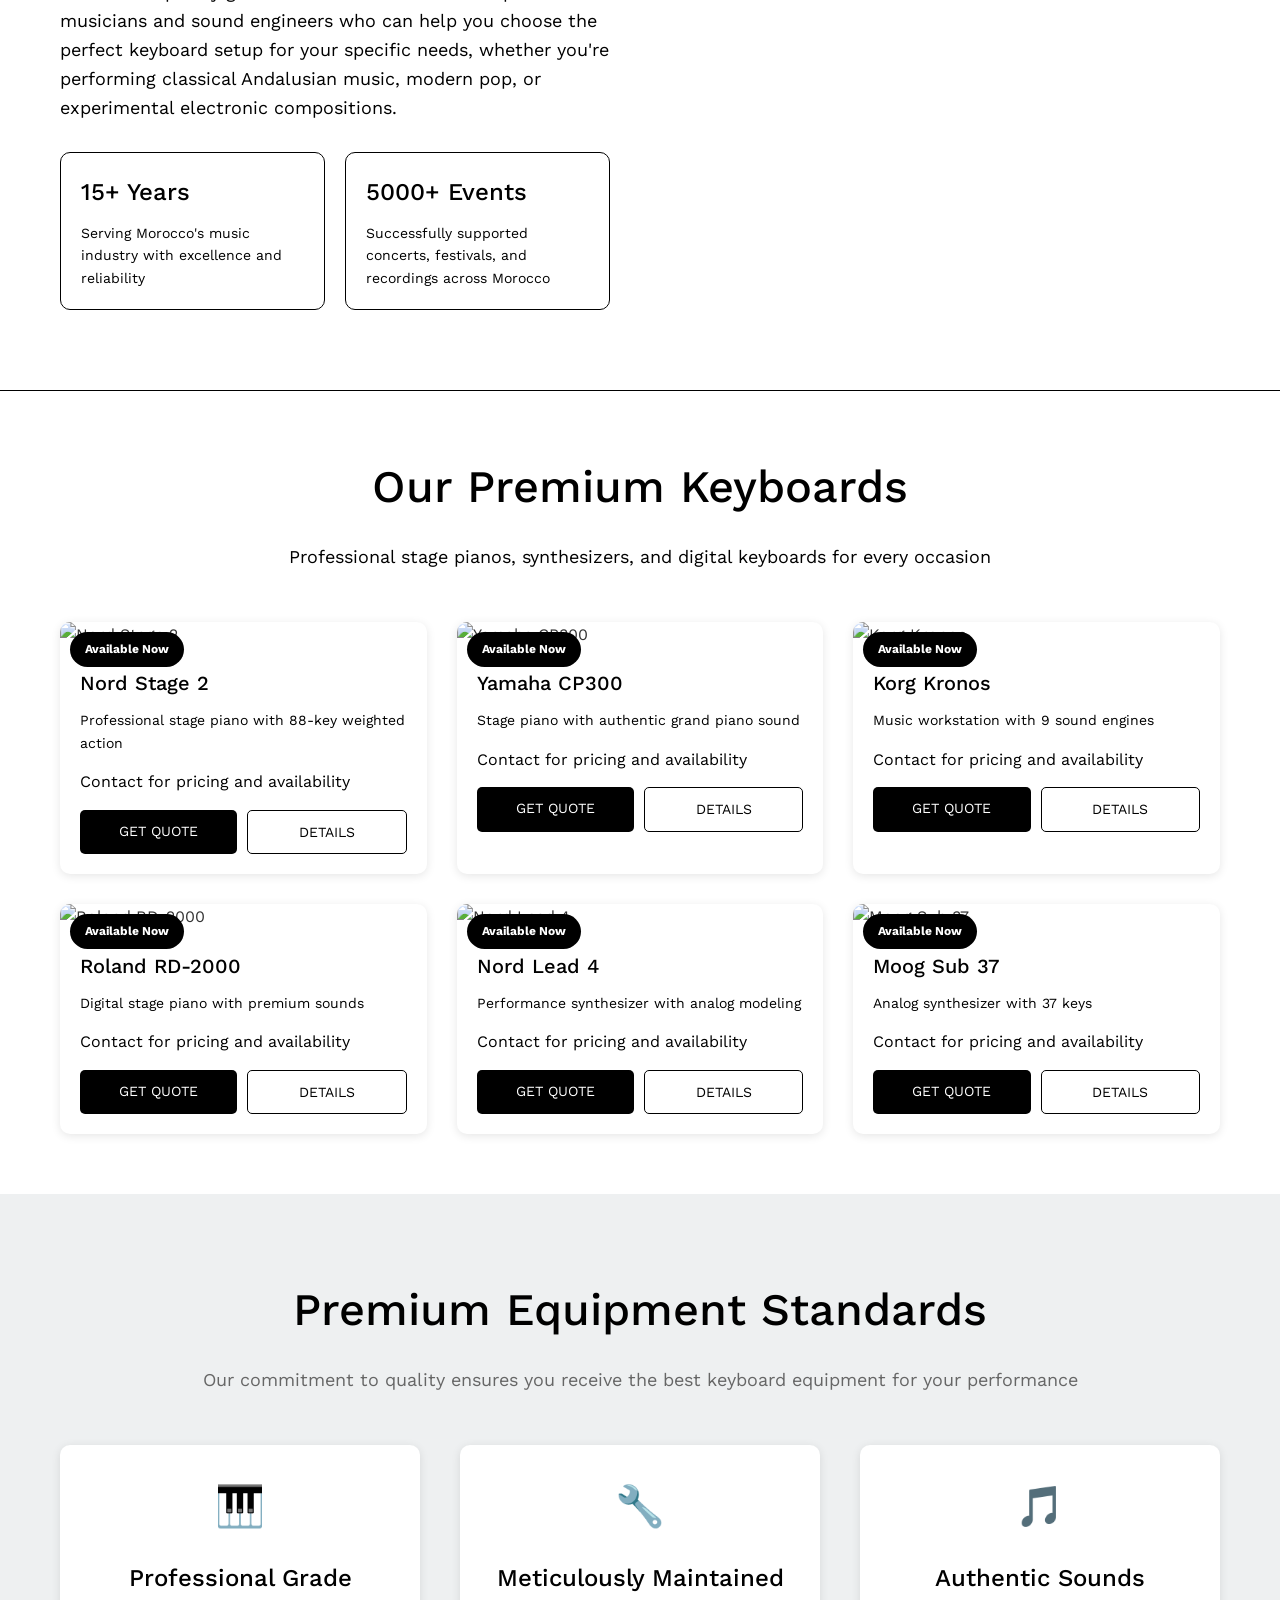
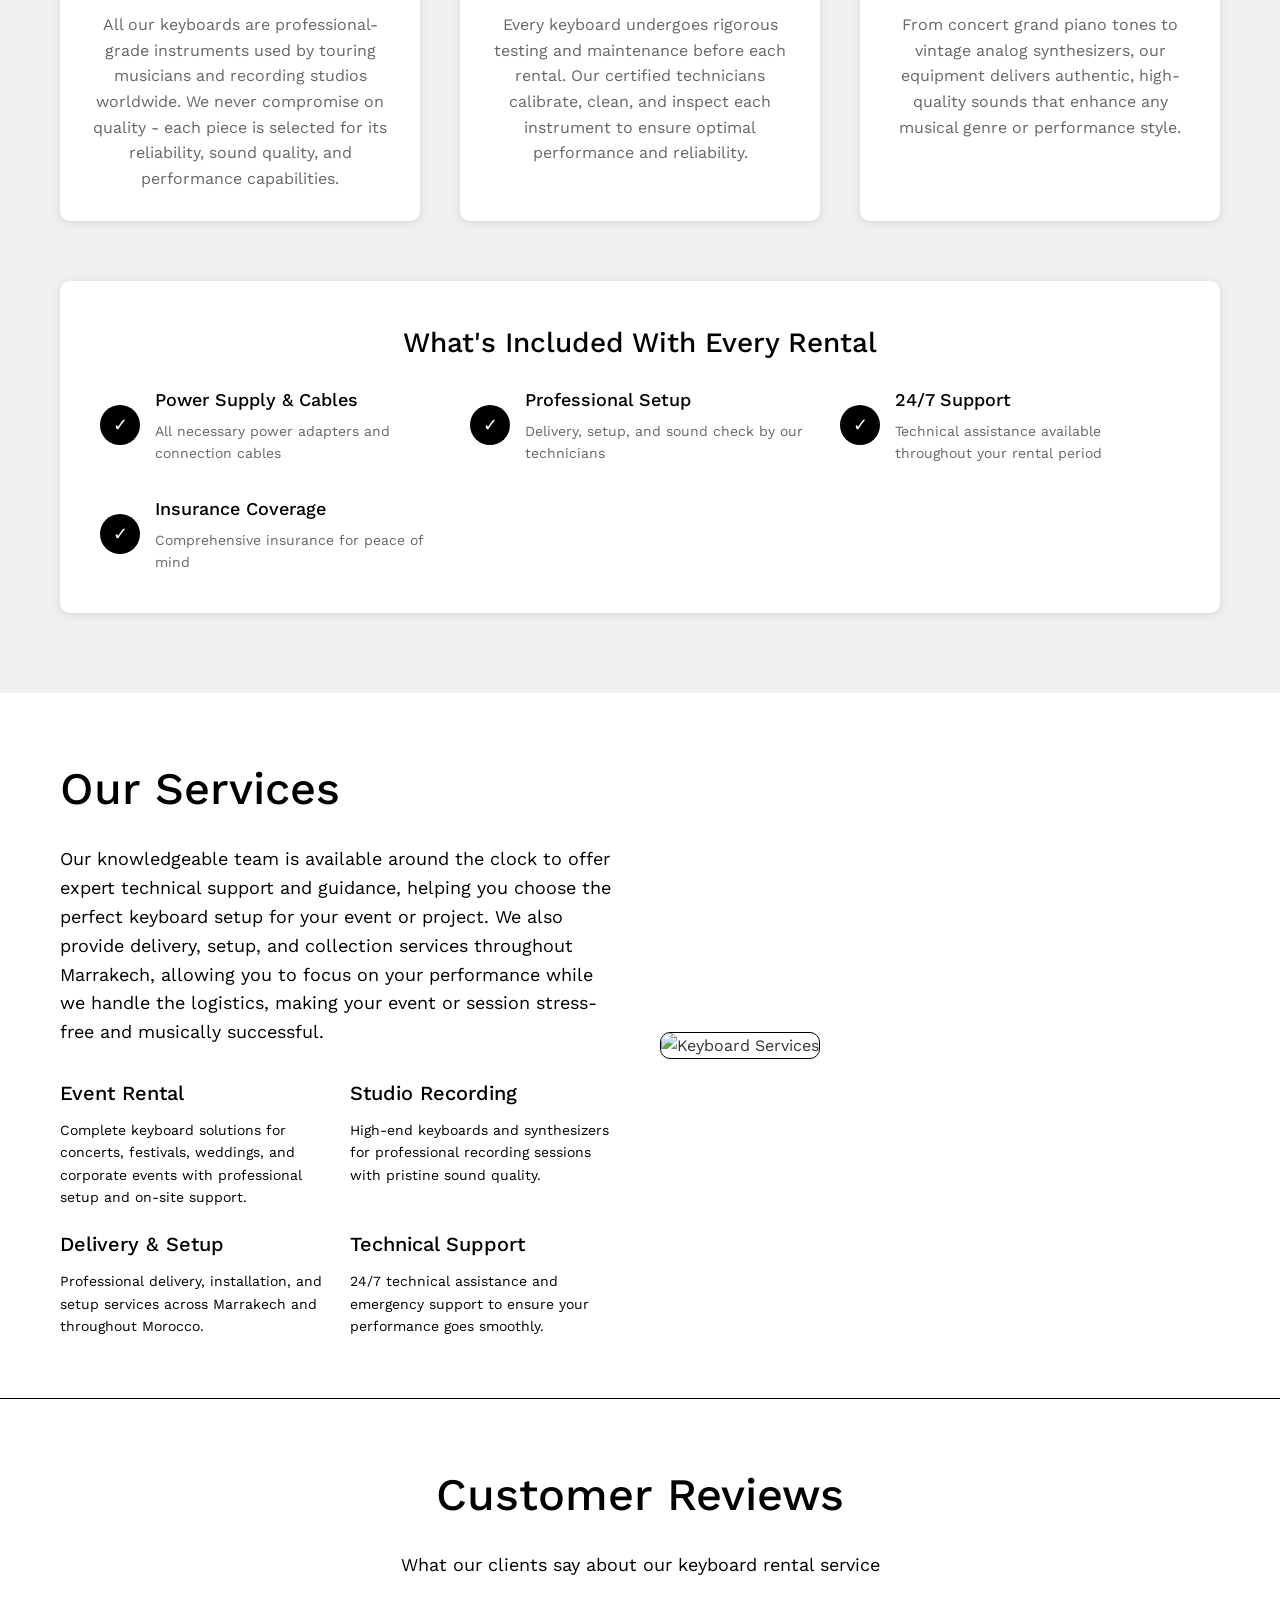
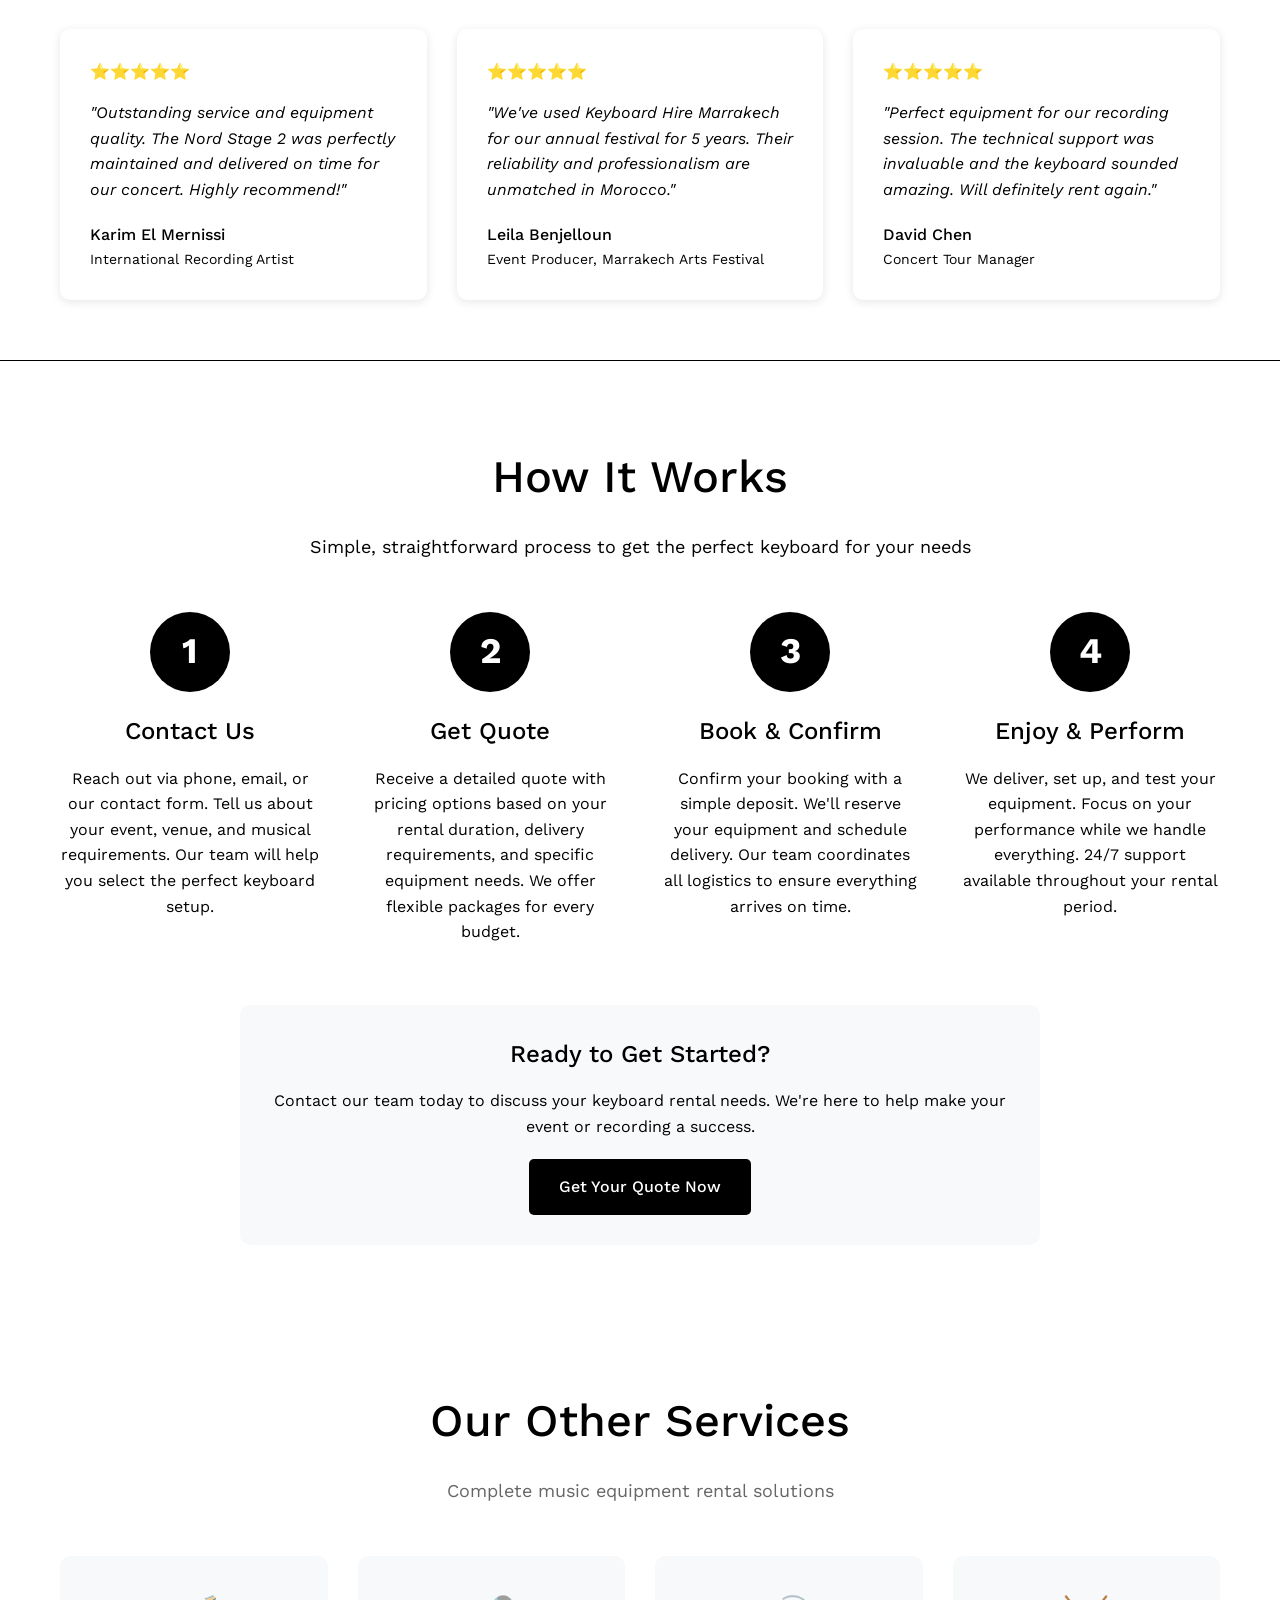
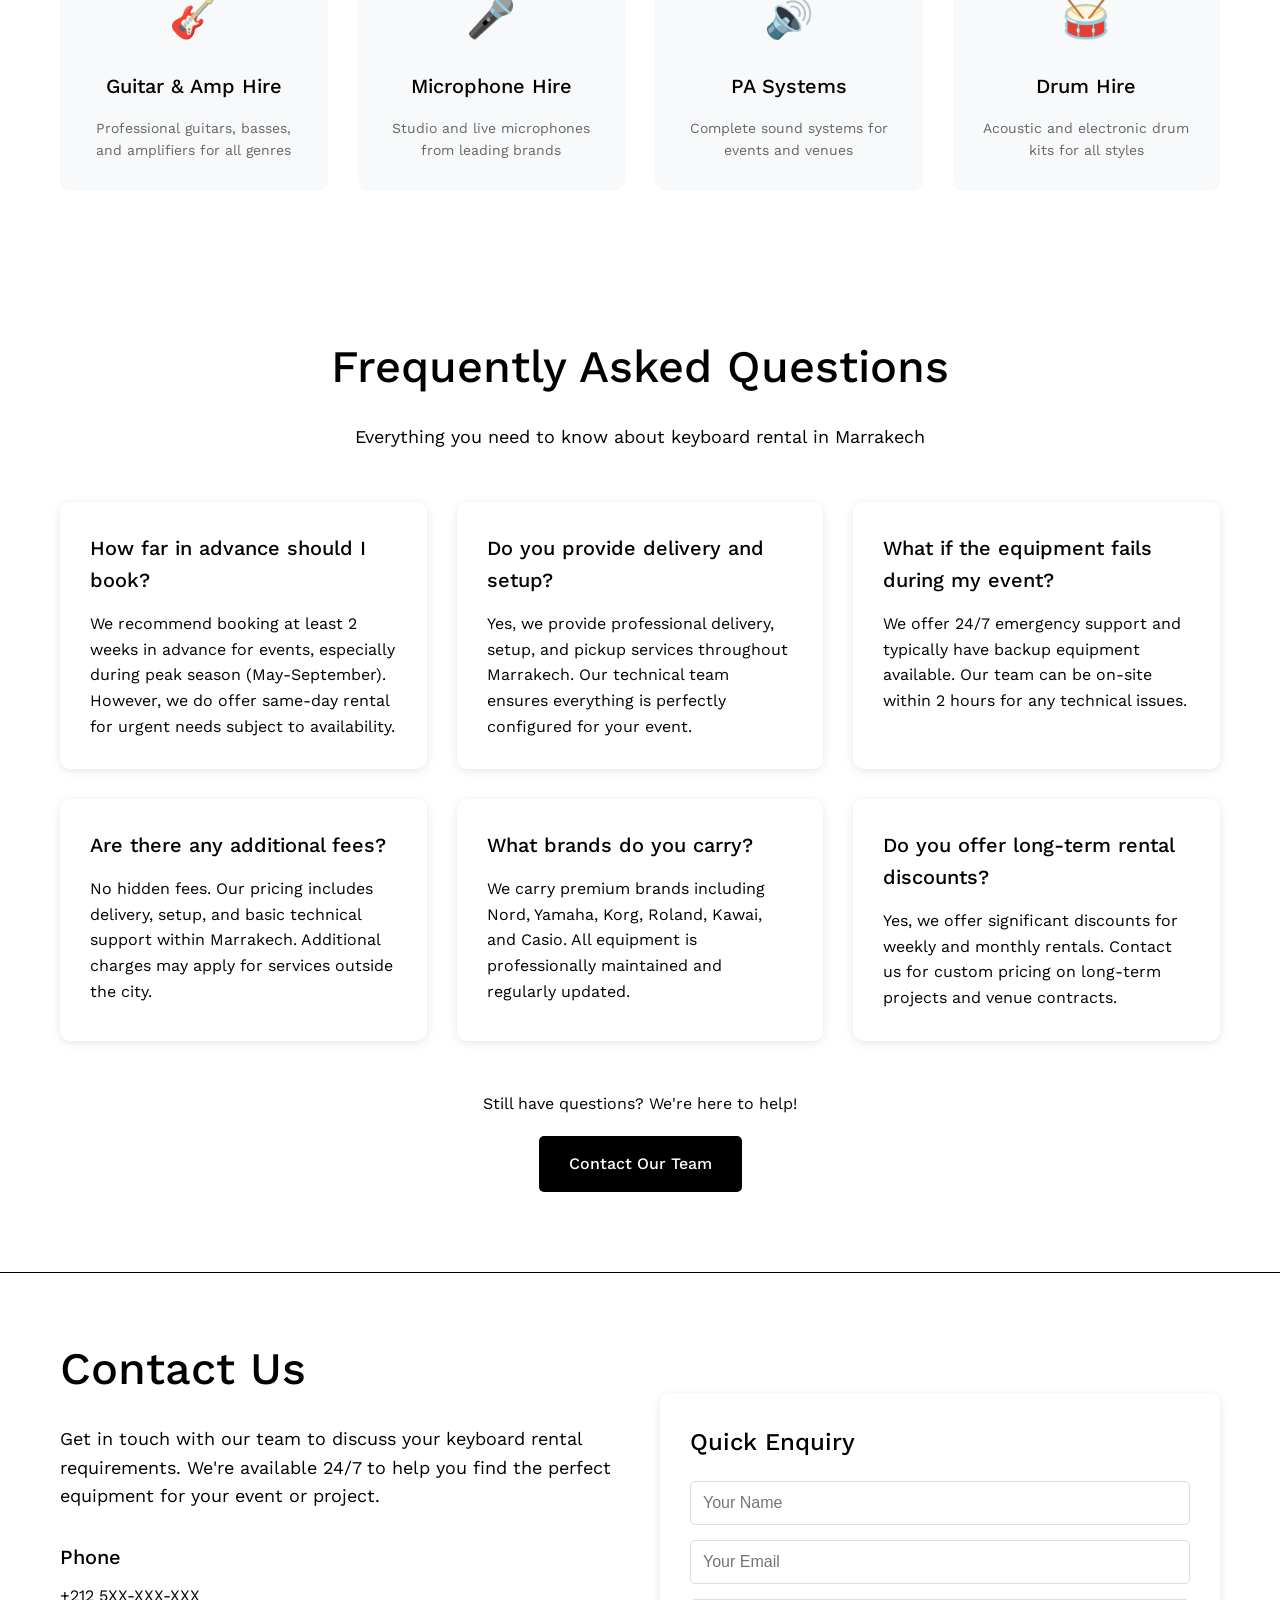
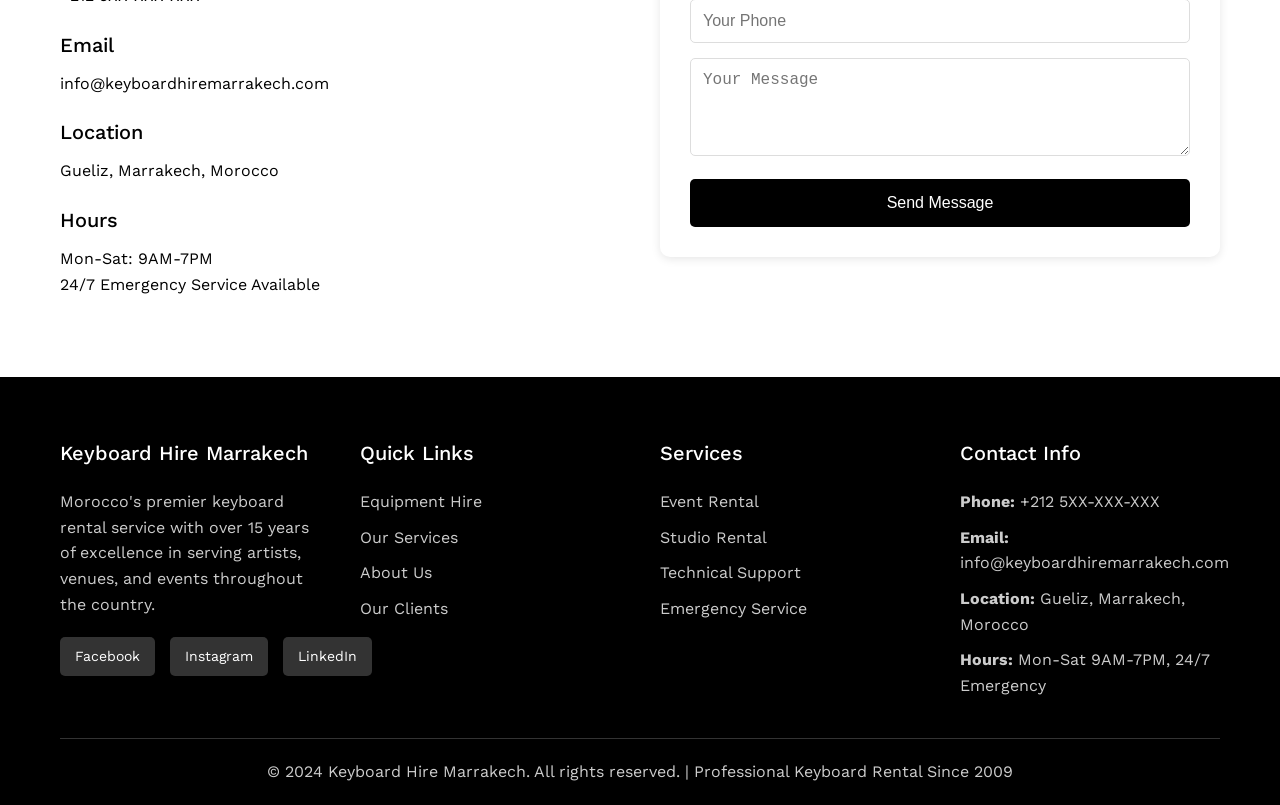
==== commit 526eaecb: "save" ====
--- a/index.html
+++ b/index.html
@@ -3,319 +3,729 @@
 <head>
     <meta charset="UTF-8">
     <meta name="viewport" content="width=device-width, initial-scale=1.0">
-    <title>Keyboard Hire Marrakech - Premium Keyboard & Piano Rental Services</title>
-    <meta name="description" content="Professional keyboard hire in Marrakech. Premium stage pianos, synths, and digital keyboards for events, concerts, and studio sessions. Fast delivery available.">
-    <meta name="keywords" content="keyboard hire Marrakech, piano rental, keyboard rental, digital piano hire, stage piano rental, music equipment hire, keyboard hire Morocco, piano hire Marrakech">
+    <title>Home - Keyboard Hire Marrakech</title>
+    <meta name="description" content="At Keyboard Hire Marrakech we offer premium stage pianos & synths for gigs and sessions. Contact us today for unbeatable quality and service">
+    <meta name="keywords" content="keyboard hire Marrakech, keyboard rental Morocco, stage piano rental, synthesizer hire, digital piano rental">
     <link rel="stylesheet" href="styles.css">
-    <link href="https://fonts.googleapis.com/css2?family=Poppins:wght@300;400;500;600;700&display=swap" rel="stylesheet">
+    <link href="https://fonts.googleapis.com/css2?family=Work+Sans:wght@300;400;500;600;700&display=swap" rel="stylesheet">
+    <link rel="stylesheet" href="https://cdnjs.cloudflare.com/ajax/libs/font-awesome/6.0.0/css/all.min.css">
 </head>
-<body>
-    <!-- Header -->
-    <header class="header">
-        <nav class="navbar">
-            <div class="nav-container">
-                <div class="logo">
-                    <h1>Keyboard <span>Hire</span> Marrakech</h1>
-                </div>
-                <ul class="nav-menu">
-                    <li><a href="index.html" class="nav-link">Home</a></li>
-                    <li><a href="index.html#equipment" class="nav-link">Equipment</a></li>
-                    <li><a href="about.html" class="nav-link">About</a></li>
-                    <li><a href="clients.html" class="nav-link">Clients</a></li>
-                    <li><a href="contact.html" class="nav-link">Contact</a></li>
-                </ul>
-                <div class="hamburger">
-                    <span></span>
-                    <span></span>
-                    <span></span>
-                </div>
-            </div>
+<body style="background-color: #fff; font-family: 'Work Sans', sans-serif;">
+    
+    <!-- Top Bar -->
+    <div style="background-color: #000; color: #fff; padding: 15px 0; position: fixed; top: 0; width: 100%; z-index: 1000;">
+        <div style="max-width: 1200px; margin: 0 auto; padding: 0 20px; display: flex; justify-content: space-between; align-items: center;">
+            <div style="display: flex; align-items: center;">
+                <div>
+                    <div style="font-size: 18px; font-weight: 600;">Keyboard Hire Marrakech</div>
+                    <div style="font-size: 12px; text-transform: uppercase;">+212 5XX-XXX-XXX</div>
+                </div>
+            </div>
+            
+            <!-- Desktop Menu -->
+            <div class="desktop-menu" style="text-align: center; font-size: 14px;">
+                Open for business 24 hours a day, 7 days a week
+            </div>
+            
+            <!-- Desktop Social Links -->
+            <div class="desktop-social" style="display: flex; gap: 20px; align-items: center;">
+                <a href="#" style="color: #fff; text-decoration: none;"><i class="fab fa-facebook"></i></a>
+                <a href="#" style="color: #fff; text-decoration: none;"><i class="fab fa-instagram"></i></a>
+            </div>
+            
+            <!-- Desktop Hamburger Menu -->
+            <div class="desktop-hamburger" style="cursor: pointer; flex-direction: column; gap: 4px;" onclick="toggleDesktopMenu()">
+                <span style="width: 25px; height: 3px; background: #fff; display: block;"></span>
+                <span style="width: 25px; height: 3px; background: #fff; display: block;"></span>
+                <span style="width: 25px; height: 3px; background: #fff; display: block;"></span>
+            </div>
+            
+            <!-- Mobile Hamburger Menu -->
+            <div class="hamburger" style="display: none; cursor: pointer; flex-direction: column; gap: 4px;">
+                <span style="width: 25px; height: 3px; background: #fff; display: block;"></span>
+                <span style="width: 25px; height: 3px; background: #fff; display: block;"></span>
+                <span style="width: 25px; height: 3px; background: #fff; display: block;"></span>
+            </div>
+        </div>
+    </div>
+    
+    <!-- Desktop Menu Dropdown -->
+    <div id="desktop-menu-dropdown" style="position: fixed; top: 70px; right: 20px; width: 300px; background: #000; color: #fff; padding: 20px; display: none; z-index: 999; border-radius: 10px; box-shadow: 0 10px 30px rgba(0,0,0,0.3);">
+        <div style="text-align: center; font-size: 14px; margin-bottom: 20px;">
+            Open for business 24 hours a day, 7 days a week
+        </div>
+        <div style="display: flex; justify-content: center; gap: 20px; margin-bottom: 20px;">
+            <a href="#" style="color: #fff; text-decoration: none;"><i class="fab fa-facebook"></i></a>
+            <a href="#" style="color: #fff; text-decoration: none;"><i class="fab fa-instagram"></i></a>
+        </div>
+        <nav style="text-align: center;">
+            <a href="about.html" style="color: #fff; text-decoration: none; display: block; padding: 10px 0; border-bottom: 1px solid #333;">About</a>
+            <a href="clients.html" style="color: #fff; text-decoration: none; display: block; padding: 10px 0; border-bottom: 1px solid #333;">Clients</a>
+            <a href="contact.html" style="color: #fff; text-decoration: none; display: block; padding: 10px 0; border-bottom: 1px solid #333;">Contact Us</a>
+            <a href="#equipment" style="color: #fff; text-decoration: none; display: block; padding: 10px 0; border-bottom: 1px solid #333;">Equipment</a>
+            <a href="#faq" style="color: #fff; text-decoration: none; display: block; padding: 10px 0;">FAQ</a>
         </nav>
-    </header>
-
-    <!-- Hero Section with Video -->
-    <section id="home" class="hero">
-        <div class="video-container">
-            <video autoplay muted loop id="hero-video">
+    </div>
+    
+    <!-- Mobile Menu -->
+    <div id="mobile-menu" style="position: fixed; top: 70px; left: 0; width: 100%; background: #000; color: #fff; padding: 20px 0; display: none; z-index: 999;">
+        <div style="max-width: 1200px; margin: 0 auto; padding: 0 20px;">
+            <div style="text-align: center; font-size: 14px; margin-bottom: 20px;">
+                Open for business 24 hours a day, 7 days a week
+            </div>
+            <div style="display: flex; justify-content: center; gap: 20px; margin-bottom: 20px;">
+                <a href="#" style="color: #fff; text-decoration: none;"><i class="fab fa-facebook"></i></a>
+                <a href="#" style="color: #fff; text-decoration: none;"><i class="fab fa-instagram"></i></a>
+            </div>
+            <nav style="text-align: center;">
+                <a href="about.html" style="color: #fff; text-decoration: none; display: block; padding: 10px 0;">About</a>
+                <a href="clients.html" style="color: #fff; text-decoration: none; display: block; padding: 10px 0;">Clients</a>
+                <a href="contact.html" style="color: #fff; text-decoration: none; display: block; padding: 10px 0;">Contact Us</a>
+                <a href="#equipment" style="color: #fff; text-decoration: none; display: block; padding: 10px 0;">Equipment</a>
+                <a href="#faq" style="color: #fff; text-decoration: none; display: block; padding: 10px 0;">FAQ</a>
+            </nav>
+        </div>
+    </div>
+
+    <!-- Main Content -->
+    <div style="margin-top: 70px;">
+        
+        <!-- Hero Section with Video -->
+        <section style="position: relative; height: 100vh; overflow: hidden; margin-top: -70px; padding-top: 70px;">
+            <video autoplay muted loop style="position: absolute; top: 0; left: 0; width: 100%; height: 100%; object-fit: cover;">
                 <source src="Keyboard-Hire-Comp.mp4" type="video/mp4">
-                Your browser does not support the video tag.
             </video>
-            <div class="video-overlay"></div>
-        </div>
-        <div class="hero-content">
-            <h1>Premium <span>Keyboard Hire</span> in Marrakech</h1>
-            <p>Professional stage pianos, synths, and digital keyboards for concerts, events, and studio sessions. Quality instruments delivered to your venue.</p>
-                        <div class="contact-info">
-                <p><strong>Call Now:</strong> +212 5XX-XXX-XXX</p>
-                <p><strong>24/7 Emergency Service Available</strong></p>
-            </div>
-        </div>
-    </section>
-
-    <!-- Featured Equipment -->
-    <section id="equipment" class="equipment">
-        <div class="container">
-            <h2>Featured <span>Keyboard Hire</span> Equipment</h2>
-            <p>Professional grade keyboards and pianos for every occasion</p>
-            
-            <div class="equipment-grid">
-                <div class="equipment-card">
-                    <div class="equipment-image">
-                        <img src="https://images.unsplash.com/photo-1598428016293-676da4e43568?w=400&h=300&fit=crop&crop=center" alt="Nord Stage 2 Keyboard" loading="lazy">
-                    </div>
-                    <div class="equipment-info">
-                        <h3>Nord Stage 2</h3>
-                        <p>Premium stage piano with weighted keys, perfect for professional performances</p>
-                        <a href="contact.html" class="btn-details">View Details</a>
-                    </div>
-                </div>
-
-                <div class="equipment-card">
-                    <div class="equipment-image">
-                        <img src="https://images.unsplash.com/photo-1576424361877-603025029c74?w=400&h=300&fit=crop&crop=center" alt="Yamaha CP300 Keyboard" loading="lazy">
-                    </div>
-                    <div class="equipment-info">
-                        <h3>Yamaha CP300</h3>
-                        <p>Professional stage piano with authentic piano sound and feel</p>
-                        <a href="contact.html" class="btn-details">View Details</a>
-                    </div>
-                </div>
-
-                <div class="equipment-card">
-                    <div class="equipment-image">
-                        <img src="https://images.unsplash.com/photo-1511379938547-c1f69419868d?w=400&h=300&fit=crop&crop=center" alt="Korg Kronos Keyboard" loading="lazy">
-                    </div>
-                    <div class="equipment-info">
-                        <h3>Korg Kronos</h3>
-                        <p>Workstation keyboard with extensive sound library and sequencing capabilities</p>
-                        <a href="contact.html" class="btn-details">View Details</a>
-                    </div>
-                </div>
-
-                <div class="equipment-card">
-                    <div class="equipment-image">
-                        <img src="https://images.unsplash.com/photo-1471473885385-f9cc0d6b297a?w=400&h=300&fit=crop&crop=center" alt="Roland RD-2000 Keyboard" loading="lazy">
-                    </div>
-                    <div class="equipment-info">
-                        <h3>Roland RD-2000</h3>
-                        <p>Professional stage piano with premium sounds and advanced features</p>
-                        <a href="contact.html" class="btn-details">View Details</a>
-                    </div>
-                </div>
-            </div>
-        </div>
-    </section>
+            <div style="position: absolute; top: 0; left: 0; width: 100%; height: 100%; background: rgba(0,0,0,0.5); display: flex; align-items: center; justify-content: center;">
+                <div style="text-align: center; color: #fff; max-width: 800px; padding: 0 20px;">
+                    <h1 style="font-size: 60px; font-weight: 300; margin-bottom: 20px;">Premium Keyboard Hire in Marrakech</h1>
+                    <p style="font-size: 20px; margin-bottom: 30px; line-height: 1.6;">Professional stage pianos, synthesizers, and digital keyboards for concerts, events, and studio recordings. Serving Morocco's music industry since 2009.</p>
+                    <div style="display: flex; gap: 20px; justify-content: center;">
+                        <a href="#products" style="background: #fff; color: #000; padding: 15px 30px; text-decoration: none; font-weight: 500; border-radius: 5px;">Browse Equipment</a>
+                        <a href="#contact" style="background: transparent; color: #fff; border: 2px solid #fff; padding: 13px 30px; text-decoration: none; font-weight: 500; border-radius: 5px;">Get Quote</a>
+                    </div>
+                </div>
+            </div>
+        </section>
+
+    <!-- About Us Section -->
+        <section id="about" style="padding: 80px 0; background: #fff; border-bottom: 1px solid #000;">
+            <div style="max-width: 1200px; margin: 0 auto; padding: 0 20px;">
+                <div style="display: grid; grid-template-columns: 1fr 1fr; gap: 60px; align-items: center;">
+                    <div>
+                        <h2 style="font-size: 45px; font-weight: 500; margin-bottom: 30px; color: #000;">About Keyboard Hire Marrakech</h2>
+                        <p style="font-size: 18px; line-height: 1.6; color: #000; margin-bottom: 25px;">Since 2009, Keyboard Hire Marrakech has been Morocco's premier provider of professional keyboard rental services. Founded by passionate musicians and audio engineers, we understand the unique demands of live performances and studio recordings in Morocco's vibrant music scene.</p>
+                        <p style="font-size: 18px; line-height: 1.6; color: #000; margin-bottom: 25px;">Our mission is simple: to provide musicians, event organizers, and recording studios with access to world-class keyboard equipment without the burden of ownership costs. From intimate jazz performances in Marrakech's historic venues to large-scale music festivals across Morocco, our keyboards have been part of countless memorable musical moments.</p>
+                        <p style="font-size: 18px; line-height: 1.6; color: #000; margin-bottom: 30px;">We pride ourselves on our technical expertise, reliable service, and deep understanding of both traditional Moroccan music and contemporary genres. Our team consists of experienced musicians and sound engineers who can help you choose the perfect keyboard setup for your specific needs, whether you're performing classical Andalusian music, modern pop, or experimental electronic compositions.</p>
+                        <div style="display: grid; grid-template-columns: 1fr 1fr; gap: 20px;">
+                            <div style="padding: 20px; background: #fff; border: 1px solid #000; border-radius: 10px;">
+                                <h4 style="font-size: 24px; font-weight: 500; margin-bottom: 10px; color: #000;">15+ Years</h4>
+                                <p style="color: #000; font-size: 14px;">Serving Morocco's music industry with excellence and reliability</p>
+                            </div>
+                            <div style="padding: 20px; background: #fff; border: 1px solid #000; border-radius: 10px;">
+                                <h4 style="font-size: 24px; font-weight: 500; margin-bottom: 10px; color: #000;">5000+ Events</h4>
+                                <p style="color: #000; font-size: 14px;">Successfully supported concerts, festivals, and recordings across Morocco</p>
+                            </div>
+                        </div>
+                    </div>
+                    <div>
+                        <img src="https://images.pexels.com/photos/1105666/pexels-photo-1105666.jpeg?auto=compress&cs=tinysrgb&w=600&h=500" alt="Keyboard Hire Marrakech Warehouse" style="width: 100%; border-radius: 10px; border: 1px solid #000;">
+                    </div>
+                </div>
+            </div>
+        </section>
+
+    <!-- Products Section -->
+        <section id="products" style="padding: 60px 0;">
+            <div style="max-width: 1200px; margin: 0 auto; padding: 0 20px;">
+                <h2 style="text-align: center; font-size: 45px; font-weight: 500; margin-bottom: 20px; color: #000;">Our Premium Keyboards</h2>
+                <p style="text-align: center; font-size: 18px; margin-bottom: 50px; color: #000;">Professional stage pianos, synthesizers, and digital keyboards for every occasion</p>
+                
+                <!-- Product Grid -->
+                <div style="display: grid; grid-template-columns: repeat(auto-fit, minmax(300px, 1fr)); gap: 30px;">
+                    
+                    <!-- Product 1 -->
+                    <div style="background: #fff; border-radius: 10px; overflow: hidden; box-shadow: 0 2px 10px rgba(0,0,0,0.1); transition: transform 0.3s; cursor: pointer;" onclick="scrollToContact()">
+                        <div style="position: relative;">
+                            <img src="https://images.pexels.com/photos/1105666/pexels-photo-1105666.jpeg?auto=compress&cs=tinysrgb&w=400" alt="Nord Stage 2" style="width: 100%; height: 250px; object-fit: cover;">
+                            <span style="position: absolute; top: 10px; left: 10px; background: #000; color: #fff; padding: 8px 15px; border-radius: 20px; font-size: 12px; font-weight: bold;">Available Now</span>
+                        </div>
+                        <div style="padding: 20px;">
+                            <h3 style="font-size: 20px; font-weight: 500; margin-bottom: 10px; color: #000;">Nord Stage 2</h3>
+                            <p style="color: #000; margin-bottom: 15px; font-size: 14px;">Professional stage piano with 88-key weighted action</p>
+                            <div style="margin-bottom: 15px;">
+                                <span style="color: #000; font-size: 16px;">Contact for pricing and availability</span>
+                            </div>
+                            <div style="display: flex; gap: 10px;">
+                                <a href="#contact" onclick="event.stopPropagation(); scrollToContact()" style="flex: 1; background: #000; color: #fff; padding: 10px 20px; text-decoration: none; text-align: center; border-radius: 5px; font-size: 14px;">GET QUOTE</a>
+                                <a href="#contact" onclick="event.stopPropagation(); scrollToContact()" style="flex: 1; background: #fff; color: #000; border: 1px solid #000; padding: 10px 20px; text-decoration: none; text-align: center; border-radius: 5px; font-size: 14px;">DETAILS</a>
+                            </div>
+                        </div>
+                    </div>
+
+                    <!-- Product 2 -->
+                    <div style="background: #fff; border-radius: 10px; overflow: hidden; box-shadow: 0 2px 10px rgba(0,0,0,0.1); transition: transform 0.3s; cursor: pointer;" onclick="scrollToContact()">
+                        <div style="position: relative;">
+                            <img src="https://images.pexels.com/photos/164693/pexels-photo-164693.jpeg?auto=compress&cs=tinysrgb&w=400" alt="Yamaha CP300" style="width: 100%; height: 250px; object-fit: cover;">
+                            <span style="position: absolute; top: 10px; left: 10px; background: #000; color: #fff; padding: 8px 15px; border-radius: 20px; font-size: 12px; font-weight: bold;">Available Now</span>
+                        </div>
+                        <div style="padding: 20px;">
+                            <h3 style="font-size: 20px; font-weight: 500; margin-bottom: 10px; color: #000;">Yamaha CP300</h3>
+                            <p style="color: #000; margin-bottom: 15px; font-size: 14px;">Stage piano with authentic grand piano sound</p>
+                            <div style="margin-bottom: 15px;">
+                                <span style="color: #000; font-size: 16px;">Contact for pricing and availability</span>
+                            </div>
+                            <div style="display: flex; gap: 10px;">
+                                <a href="#contact" onclick="event.stopPropagation(); scrollToContact()" style="flex: 1; background: #000; color: #fff; padding: 10px 20px; text-decoration: none; text-align: center; border-radius: 5px; font-size: 14px;">GET QUOTE</a>
+                                <a href="#contact" onclick="event.stopPropagation(); scrollToContact()" style="flex: 1; background: #fff; color: #000; border: 1px solid #000; padding: 10px 20px; text-decoration: none; text-align: center; border-radius: 5px; font-size: 14px;">DETAILS</a>
+                            </div>
+                        </div>
+                    </div>
+
+                    <!-- Product 3 -->
+                    <div style="background: #fff; border-radius: 10px; overflow: hidden; box-shadow: 0 2px 10px rgba(0,0,0,0.1); transition: transform 0.3s; cursor: pointer;" onclick="scrollToContact()">
+                        <div style="position: relative;">
+                            <img src="https://images.pexels.com/photos/169199/pexels-photo-169199.jpeg?auto=compress&cs=tinysrgb&w=400" alt="Korg Kronos" style="width: 100%; height: 250px; object-fit: cover;">
+                            <span style="position: absolute; top: 10px; left: 10px; background: #000; color: #fff; padding: 8px 15px; border-radius: 20px; font-size: 12px; font-weight: bold;">Available Now</span>
+                        </div>
+                        <div style="padding: 20px;">
+                            <h3 style="font-size: 20px; font-weight: 500; margin-bottom: 10px; color: #000;">Korg Kronos</h3>
+                            <p style="color: #000; margin-bottom: 15px; font-size: 14px;">Music workstation with 9 sound engines</p>
+                            <div style="margin-bottom: 15px;">
+                                <span style="color: #000; font-size: 16px;">Contact for pricing and availability</span>
+                            </div>
+                            <div style="display: flex; gap: 10px;">
+                                <a href="#contact" onclick="event.stopPropagation(); scrollToContact()" style="flex: 1; background: #000; color: #fff; padding: 10px 20px; text-decoration: none; text-align: center; border-radius: 5px; font-size: 14px;">GET QUOTE</a>
+                                <a href="#contact" onclick="event.stopPropagation(); scrollToContact()" style="flex: 1; background: #fff; color: #000; border: 1px solid #000; padding: 10px 20px; text-decoration: none; text-align: center; border-radius: 5px; font-size: 14px;">DETAILS</a>
+                            </div>
+                        </div>
+                    </div>
+
+                    <!-- Product 4 -->
+                    <div style="background: #fff; border-radius: 10px; overflow: hidden; box-shadow: 0 2px 10px rgba(0,0,0,0.1); transition: transform 0.3s; cursor: pointer;" onclick="scrollToContact()">
+                        <div style="position: relative;">
+                            <img src="https://images.pexels.com/photos/169200/pexels-photo-169200.jpeg?auto=compress&cs=tinysrgb&w=400" alt="Roland RD-2000" style="width: 100%; height: 250px; object-fit: cover;">
+                            <span style="position: absolute; top: 10px; left: 10px; background: #000; color: #fff; padding: 8px 15px; border-radius: 20px; font-size: 12px; font-weight: bold;">Available Now</span>
+                        </div>
+                        <div style="padding: 20px;">
+                            <h3 style="font-size: 20px; font-weight: 500; margin-bottom: 10px; color: #000;">Roland RD-2000</h3>
+                            <p style="color: #000; margin-bottom: 15px; font-size: 14px;">Digital stage piano with premium sounds</p>
+                            <div style="margin-bottom: 15px;">
+                                <span style="color: #000; font-size: 16px;">Contact for pricing and availability</span>
+                            </div>
+                            <div style="display: flex; gap: 10px;">
+                                <a href="#contact" onclick="event.stopPropagation(); scrollToContact()" style="flex: 1; background: #000; color: #fff; padding: 10px 20px; text-decoration: none; text-align: center; border-radius: 5px; font-size: 14px;">GET QUOTE</a>
+                                <a href="#contact" onclick="event.stopPropagation(); scrollToContact()" style="flex: 1; background: #fff; color: #000; border: 1px solid #000; padding: 10px 20px; text-decoration: none; text-align: center; border-radius: 5px; font-size: 14px;">DETAILS</a>
+                            </div>
+                        </div>
+                    </div>
+
+                    <!-- Product 5 -->
+                    <div style="background: #fff; border-radius: 10px; overflow: hidden; box-shadow: 0 2px 10px rgba(0,0,0,0.1); transition: transform 0.3s; cursor: pointer;" onclick="scrollToContact()">
+                        <div style="position: relative;">
+                            <img src="https://images.pexels.com/photos/169201/pexels-photo-169201.jpeg?auto=compress&cs=tinysrgb&w=400" alt="Nord Lead 4" style="width: 100%; height: 250px; object-fit: cover;">
+                            <span style="position: absolute; top: 10px; left: 10px; background: #000; color: #fff; padding: 8px 15px; border-radius: 20px; font-size: 12px; font-weight: bold;">Available Now</span>
+                        </div>
+                        <div style="padding: 20px;">
+                            <h3 style="font-size: 20px; font-weight: 500; margin-bottom: 10px; color: #000;">Nord Lead 4</h3>
+                            <p style="color: #000; margin-bottom: 15px; font-size: 14px;">Performance synthesizer with analog modeling</p>
+                            <div style="margin-bottom: 15px;">
+                                <span style="color: #000; font-size: 16px;">Contact for pricing and availability</span>
+                            </div>
+                            <div style="display: flex; gap: 10px;">
+                                <a href="#contact" onclick="event.stopPropagation(); scrollToContact()" style="flex: 1; background: #000; color: #fff; padding: 10px 20px; text-decoration: none; text-align: center; border-radius: 5px; font-size: 14px;">GET QUOTE</a>
+                                <a href="#contact" onclick="event.stopPropagation(); scrollToContact()" style="flex: 1; background: #fff; color: #000; border: 1px solid #000; padding: 10px 20px; text-decoration: none; text-align: center; border-radius: 5px; font-size: 14px;">DETAILS</a>
+                            </div>
+                        </div>
+                    </div>
+
+                    <!-- Product 6 -->
+                    <div style="background: #fff; border-radius: 10px; overflow: hidden; box-shadow: 0 2px 10px rgba(0,0,0,0.1); transition: transform 0.3s; cursor: pointer;" onclick="scrollToContact()">
+                        <div style="position: relative;">
+                            <img src="https://images.pexels.com/photos/169202/pexels-photo-169202.jpeg?auto=compress&cs=tinysrgb&w=400" alt="Moog Sub 37" style="width: 100%; height: 250px; object-fit: cover;">
+                            <span style="position: absolute; top: 10px; left: 10px; background: #000; color: #fff; padding: 8px 15px; border-radius: 20px; font-size: 12px; font-weight: bold;">Available Now</span>
+                        </div>
+                        <div style="padding: 20px;">
+                            <h3 style="font-size: 20px; font-weight: 500; margin-bottom: 10px; color: #000;">Moog Sub 37</h3>
+                            <p style="color: #000; margin-bottom: 15px; font-size: 14px;">Analog synthesizer with 37 keys</p>
+                            <div style="margin-bottom: 15px;">
+                                <span style="color: #000; font-size: 16px;">Contact for pricing and availability</span>
+                            </div>
+                            <div style="display: flex; gap: 10px;">
+                                <a href="#contact" onclick="event.stopPropagation(); scrollToContact()" style="flex: 1; background: #000; color: #fff; padding: 10px 20px; text-decoration: none; text-align: center; border-radius: 5px; font-size: 14px;">GET QUOTE</a>
+                                <a href="#contact" onclick="event.stopPropagation(); scrollToContact()" style="flex: 1; background: #fff; color: #000; border: 1px solid #000; padding: 10px 20px; text-decoration: none; text-align: center; border-radius: 5px; font-size: 14px;">DETAILS</a>
+                            </div>
+                        </div>
+                    </div>
+
+                </div>
+            </div>
+        </section>
+
+    <!-- Equipment Details Section -->
+        <section id="equipment-details" style="padding: 80px 0; background: #eef0f1;">
+            <div style="max-width: 1200px; margin: 0 auto; padding: 0 20px;">
+                <h2 style="text-align: center; font-size: 45px; font-weight: 500; margin-bottom: 20px; color: #000;">Premium Equipment Standards</h2>
+                <p style="text-align: center; font-size: 18px; margin-bottom: 50px; color: #666;">Our commitment to quality ensures you receive the best keyboard equipment for your performance</p>
+                
+                <div style="display: grid; grid-template-columns: repeat(auto-fit, minmax(350px, 1fr)); gap: 40px; margin-bottom: 60px;">
+                    <div style="background: #fff; padding: 30px; border-radius: 10px; box-shadow: 0 2px 10px rgba(0,0,0,0.1);">
+                        <div style="font-size: 40px; margin-bottom: 20px; text-align: center;">🎹</div>
+                        <h3 style="font-size: 24px; font-weight: 500; margin-bottom: 15px; color: #000; text-align: center;">Professional Grade</h3>
+                        <p style="color: #666; line-height: 1.6; text-align: center;">All our keyboards are professional-grade instruments used by touring musicians and recording studios worldwide. We never compromise on quality - each piece is selected for its reliability, sound quality, and performance capabilities.</p>
+                    </div>
+                    
+                    <div style="background: #fff; padding: 30px; border-radius: 10px; box-shadow: 0 2px 10px rgba(0,0,0,0.1);">
+                        <div style="font-size: 40px; margin-bottom: 20px; text-align: center;">🔧</div>
+                        <h3 style="font-size: 24px; font-weight: 500; margin-bottom: 15px; color: #000; text-align: center;">Meticulously Maintained</h3>
+                        <p style="color: #666; line-height: 1.6; text-align: center;">Every keyboard undergoes rigorous testing and maintenance before each rental. Our certified technicians calibrate, clean, and inspect each instrument to ensure optimal performance and reliability.</p>
+                    </div>
+                    
+                    <div style="background: #fff; padding: 30px; border-radius: 10px; box-shadow: 0 2px 10px rgba(0,0,0,0.1);">
+                        <div style="font-size: 40px; margin-bottom: 20px; text-align: center;">🎵</div>
+                        <h3 style="font-size: 24px; font-weight: 500; margin-bottom: 15px; color: #000; text-align: center;">Authentic Sounds</h3>
+                        <p style="color: #666; line-height: 1.6; text-align: center;">From concert grand piano tones to vintage analog synthesizers, our equipment delivers authentic, high-quality sounds that enhance any musical genre or performance style.</p>
+                    </div>
+                </div>
+                
+                <div style="background: #fff; padding: 40px; border-radius: 10px; box-shadow: 0 2px 10px rgba(0,0,0,0.1);">
+                    <h3 style="font-size: 28px; font-weight: 500; margin-bottom: 20px; color: #000; text-align: center;">What's Included With Every Rental</h3>
+                    <div style="display: grid; grid-template-columns: repeat(auto-fit, minmax(250px, 1fr)); gap: 30px;">
+                        <div style="display: flex; align-items: center; gap: 15px;">
+                            <div style="width: 40px; height: 40px; background: #000; color: #fff; border-radius: 50%; display: flex; align-items: center; justify-content: center; font-size: 18px; flex-shrink: 0;">✓</div>
+                            <div>
+                                <h4 style="font-size: 18px; font-weight: 500; margin-bottom: 5px; color: #000;">Power Supply & Cables</h4>
+                                <p style="color: #666; font-size: 14px;">All necessary power adapters and connection cables</p>
+                            </div>
+                        </div>
+                        
+                        <div style="display: flex; align-items: center; gap: 15px;">
+                            <div style="width: 40px; height: 40px; background: #000; color: #fff; border-radius: 50%; display: flex; align-items: center; justify-content: center; font-size: 18px; flex-shrink: 0;">✓</div>
+                            <div>
+                                <h4 style="font-size: 18px; font-weight: 500; margin-bottom: 5px; color: #000;">Professional Setup</h4>
+                                <p style="color: #666; font-size: 14px;">Delivery, setup, and sound check by our technicians</p>
+                            </div>
+                        </div>
+                        
+                        <div style="display: flex; align-items: center; gap: 15px;">
+                            <div style="width: 40px; height: 40px; background: #000; color: #fff; border-radius: 50%; display: flex; align-items: center; justify-content: center; font-size: 18px; flex-shrink: 0;">✓</div>
+                            <div>
+                                <h4 style="font-size: 18px; font-weight: 500; margin-bottom: 5px; color: #000;">24/7 Support</h4>
+                                <p style="color: #666; font-size: 14px;">Technical assistance available throughout your rental period</p>
+                            </div>
+                        </div>
+                        
+                        <div style="display: flex; align-items: center; gap: 15px;">
+                            <div style="width: 40px; height: 40px; background: #000; color: #fff; border-radius: 50%; display: flex; align-items: center; justify-content: center; font-size: 18px; flex-shrink: 0;">✓</div>
+                            <div>
+                                <h4 style="font-size: 18px; font-weight: 500; margin-bottom: 5px; color: #000;">Insurance Coverage</h4>
+                                <p style="color: #666; font-size: 14px;">Comprehensive insurance for peace of mind</p>
+                            </div>
+                        </div>
+                    </div>
+                </div>
+            </div>
+        </section>
 
     <!-- Services Section -->
-    <section class="services">
-        <div class="container">
-            <h2>Our <span>Keyboard Hire</span> Services</h2>
-            <p>Comprehensive keyboard rental solutions for all your needs</p>
-            
-            <div class="services-grid">
-                <div class="service-item">
-                    <div class="service-icon">🎹</div>
-                    <h3>Event Keyboard Hire</h3>
-                    <p>Professional keyboards for concerts, weddings, corporate events, and festivals in Marrakech</p>
-                </div>
-                
-                <div class="service-item">
-                    <div class="service-icon">🎤</div>
-                    <h3>Studio Keyboard Rental</h3>
-                    <p>High-quality keyboards and pianos for recording sessions and music production</p>
-                </div>
-                
-                <div class="service-item">
-                    <div class="service-icon">🚚</div>
-                    <h3>Fast Delivery Service</h3>
-                    <p>Quick delivery and setup throughout Marrakech and surrounding areas</p>
-                </div>
-                
-                <div class="service-item">
-                    <div class="service-icon">🔧</div>
-                    <h3>Technical Support</h3>
-                    <p>24/7 technical support and backup equipment for peace of mind</p>
-                </div>
-            </div>
-        </div>
-    </section>
-
-    <!-- About Section -->
-    <section id="about" class="about">
-        <div class="container">
-            <div class="about-content">
-                <div class="about-text">
-                    <h2>About <span>Keyboard Hire Marrakech</span></h2>
-                    <p>With over 15 years of experience in professional audio equipment rental, we are Marrakech's premier keyboard hire service. Our extensive inventory includes the latest models from top brands like Nord, Yamaha, Korg, and Roland.</p>
-                    <p>We pride ourselves on providing exceptional service, well-maintained equipment, and competitive pricing for all your keyboard rental needs. Whether you're organizing a major concert, recording session, or private event, our team ensures you have the perfect keyboard for your performance.</p>
-                    <div class="about-stats">
-                        <div class="stat">
-                            <h3>500+</h3>
-                            <p>Happy Clients</p>
-                        </div>
-                        <div class="stat">
-                            <h3>1000+</h3>
-                            <p>Events Served</p>
-                        </div>
-                        <div class="stat">
-                            <h3>24/7</h3>
-                            <p>Support Available</p>
-                        </div>
-                    </div>
-                </div>
-                <div class="about-image">
-                    <img src="https://images.unsplash.com/photo-1564466809118-fb3321f1a7a9?w=500&h=400&fit=crop&crop=center" alt="Professional Keyboard Service" loading="lazy">
-                </div>
-            </div>
-        </div>
-    </section>
-
-    <!-- Testimonials -->
-    <section class="testimonials">
-        <div class="container">
-            <h2>What Our <span>Clients Say</span></h2>
-            <div class="testimonials-grid">
-                <div class="testimonial">
-                    <div class="stars">⭐⭐⭐⭐⭐</div>
-                    <p>"Amazing keyboard hire service in Marrakech! The equipment was top-quality and delivery was right on time. Highly recommend for any event!"</p>
-                    <div class="client-info">
-                        <strong>Ahmed Benali</strong>
-                        <span>Event Organizer</span>
-                    </div>
-                </div>
-                
-                <div class="testimonial">
-                    <div class="stars">⭐⭐⭐⭐⭐</div>
-                    <p>"Professional service and excellent keyboard selection. They helped us choose the perfect piano for our wedding ceremony. Thank you!"</p>
-                    <div class="client-info">
-                        <strong>Fatima Alami</strong>
-                        <span>Wedding Client</span>
-                    </div>
-                </div>
-                
-                <div class="testimonial">
-                    <div class="stars">⭐⭐⭐⭐⭐</div>
-                    <p>"Top level professionals! Incredibly grateful for the last-minute keyboard rental for our concert. They saved our show!"</p>
-                    <div class="client-info">
-                        <strong>Youssef Rahman</strong>
-                        <span>Concert Promoter</span>
-                    </div>
-                </div>
-            </div>
-        </div>
-    </section>
+        <section id="services" style="padding: 60px 0; background: #fff; border-bottom: 1px solid #000;">
+            <div style="max-width: 1200px; margin: 0 auto; padding: 0 20px;">
+                <div style="display: grid; grid-template-columns: 1fr 1fr; gap: 40px; align-items: center;">
+                    <div>
+                        <h2 style="font-size: 45px; font-weight: 500; margin-bottom: 20px; color: #000;">Our Services</h2>
+                        <p style="font-size: 18px; line-height: 1.6; color: #000; margin-bottom: 30px;">Our knowledgeable team is available around the clock to offer expert technical support and guidance, helping you choose the perfect keyboard setup for your event or project. We also provide delivery, setup, and collection services throughout Marrakech, allowing you to focus on your performance while we handle the logistics, making your event or session stress-free and musically successful.</p>
+                        <div style="display: grid; grid-template-columns: 1fr 1fr; gap: 20px;">
+                            <div>
+                                <h3 style="font-size: 20px; font-weight: 500; margin-bottom: 10px; color: #000;">Event Rental</h3>
+                                <p style="color: #000; font-size: 14px;">Complete keyboard solutions for concerts, festivals, weddings, and corporate events with professional setup and on-site support.</p>
+                            </div>
+                            <div>
+                                <h3 style="font-size: 20px; font-weight: 500; margin-bottom: 10px; color: #000;">Studio Recording</h3>
+                                <p style="color: #000; font-size: 14px;">High-end keyboards and synthesizers for professional recording sessions with pristine sound quality.</p>
+                            </div>
+                            <div>
+                                <h3 style="font-size: 20px; font-weight: 500; margin-bottom: 10px; color: #000;">Delivery & Setup</h3>
+                                <p style="color: #000; font-size: 14px;">Professional delivery, installation, and setup services across Marrakech and throughout Morocco.</p>
+                            </div>
+                            <div>
+                                <h3 style="font-size: 20px; font-weight: 500; margin-bottom: 10px; color: #000;">Technical Support</h3>
+                                <p style="color: #000; font-size: 14px;">24/7 technical assistance and emergency support to ensure your performance goes smoothly.</p>
+                            </div>
+                        </div>
+                    </div>
+                    <div>
+                        <img src="https://images.pexels.com/photos/1105666/pexels-photo-1105666.jpeg?auto=compress&cs=tinysrgb&w=500" alt="Keyboard Services" style="width: 100%; border-radius: 10px; border: 1px solid #000;">
+                    </div>
+                </div>
+            </div>
+        </section>
+
+    <!-- Reviews Section -->
+        <section id="reviews" style="padding: 60px 0; background: #fff; border-bottom: 1px solid #000;">
+            <div style="max-width: 1200px; margin: 0 auto; padding: 0 20px;">
+                <h2 style="text-align: center; font-size: 45px; font-weight: 500; margin-bottom: 20px; color: #000;">Customer Reviews</h2>
+                <p style="text-align: center; font-size: 18px; margin-bottom: 50px; color: #000;">What our clients say about our keyboard rental service</p>
+                
+                <div style="display: grid; grid-template-columns: repeat(auto-fit, minmax(300px, 1fr)); gap: 30px;">
+                    <div style="background: #fff; padding: 30px; border-radius: 10px; box-shadow: 0 2px 10px rgba(0,0,0,0.1);">
+                        <div style="color: #ffa500; margin-bottom: 15px;">⭐⭐⭐⭐⭐</div>
+                        <p style="color: #000; margin-bottom: 20px; font-style: italic;">"Outstanding service and equipment quality. The Nord Stage 2 was perfectly maintained and delivered on time for our concert. Highly recommend!"</p>
+                        <div style="font-weight: 500; color: #000;">Karim El Mernissi</div>
+                        <div style="color: #000; font-size: 14px;">International Recording Artist</div>
+                    </div>
+                    
+                    <div style="background: #fff; padding: 30px; border-radius: 10px; box-shadow: 0 2px 10px rgba(0,0,0,0.1);">
+                        <div style="color: #ffa500; margin-bottom: 15px;">⭐⭐⭐⭐⭐</div>
+                        <p style="color: #000; margin-bottom: 20px; font-style: italic;">"We've used Keyboard Hire Marrakech for our annual festival for 5 years. Their reliability and professionalism are unmatched in Morocco."</p>
+                        <div style="font-weight: 500; color: #000;">Leila Benjelloun</div>
+                        <div style="color: #000; font-size: 14px;">Event Producer, Marrakech Arts Festival</div>
+                    </div>
+                    
+                    <div style="background: #fff; padding: 30px; border-radius: 10px; box-shadow: 0 2px 10px rgba(0,0,0,0.1);">
+                        <div style="color: #ffa500; margin-bottom: 15px;">⭐⭐⭐⭐⭐</div>
+                        <p style="color: #000; margin-bottom: 20px; font-style: italic;">"Perfect equipment for our recording session. The technical support was invaluable and the keyboard sounded amazing. Will definitely rent again."</p>
+                        <div style="font-weight: 500; color: #000;">David Chen</div>
+                        <div style="color: #000; font-size: 14px;">Concert Tour Manager</div>
+                    </div>
+                </div>
+            </div>
+        </section>
+
+        <!-- How It Works Section -->
+        <section id="process" style="padding: 80px 0; background: #fff;">
+            <div style="max-width: 1200px; margin: 0 auto; padding: 0 20px;">
+                <h2 style="text-align: center; font-size: 45px; font-weight: 500; margin-bottom: 20px; color: #000;">How It Works</h2>
+                <p style="text-align: center; font-size: 18px; margin-bottom: 50px; color: #000;">Simple, straightforward process to get the perfect keyboard for your needs</p>
+                
+                <div style="display: grid; grid-template-columns: repeat(auto-fit, minmax(250px, 1fr)); gap: 40px;">
+                    <div style="text-align: center;">
+                        <div style="width: 80px; height: 80px; background: #000; color: #fff; border-radius: 50%; display: flex; align-items: center; justify-content: center; margin: 0 auto 20px; font-size: 36px; font-weight: bold;">1</div>
+                        <h3 style="font-size: 24px; font-weight: 500; margin-bottom: 15px; color: #000;">Contact Us</h3>
+                        <p style="color: #000; line-height: 1.6;">Reach out via phone, email, or our contact form. Tell us about your event, venue, and musical requirements. Our team will help you select the perfect keyboard setup.</p>
+                    </div>
+                    
+                    <div style="text-align: center;">
+                        <div style="width: 80px; height: 80px; background: #000; color: #fff; border-radius: 50%; display: flex; align-items: center; justify-content: center; margin: 0 auto 20px; font-size: 36px; font-weight: bold;">2</div>
+                        <h3 style="font-size: 24px; font-weight: 500; margin-bottom: 15px; color: #000;">Get Quote</h3>
+                        <p style="color: #000; line-height: 1.6;">Receive a detailed quote with pricing options based on your rental duration, delivery requirements, and specific equipment needs. We offer flexible packages for every budget.</p>
+                    </div>
+                    
+                    <div style="text-align: center;">
+                        <div style="width: 80px; height: 80px; background: #000; color: #fff; border-radius: 50%; display: flex; align-items: center; justify-content: center; margin: 0 auto 20px; font-size: 36px; font-weight: bold;">3</div>
+                        <h3 style="font-size: 24px; font-weight: 500; margin-bottom: 15px; color: #000;">Book & Confirm</h3>
+                        <p style="color: #000; line-height: 1.6;">Confirm your booking with a simple deposit. We'll reserve your equipment and schedule delivery. Our team coordinates all logistics to ensure everything arrives on time.</p>
+                    </div>
+                    
+                    <div style="text-align: center;">
+                        <div style="width: 80px; height: 80px; background: #000; color: #fff; border-radius: 50%; display: flex; align-items: center; justify-content: center; margin: 0 auto 20px; font-size: 36px; font-weight: bold;">4</div>
+                        <h3 style="font-size: 24px; font-weight: 500; margin-bottom: 15px; color: #000;">Enjoy & Perform</h3>
+                        <p style="color: #000; line-height: 1.6;">We deliver, set up, and test your equipment. Focus on your performance while we handle everything. 24/7 support available throughout your rental period.</p>
+                    </div>
+                </div>
+                
+                <div style="text-align: center; margin-top: 60px;">
+                    <div style="background: #f8f9fa; padding: 30px; border-radius: 10px; max-width: 800px; margin: 0 auto;">
+                        <h3 style="font-size: 24px; font-weight: 500; margin-bottom: 15px; color: #000;">Ready to Get Started?</h3>
+                        <p style="color: #000; margin-bottom: 20px;">Contact our team today to discuss your keyboard rental needs. We're here to help make your event or recording a success.</p>
+                        <a href="#contact" onclick="scrollToContact()" style="background: #000; color: #fff; padding: 15px 30px; text-decoration: none; font-weight: 500; border-radius: 5px; display: inline-block;">Get Your Quote Now</a>
+                    </div>
+                </div>
+            </div>
+        </section>
+
+        <!-- Other Services Section -->
+        <section style="padding: 60px 0; background: #fff;">
+            <div style="max-width: 1200px; margin: 0 auto; padding: 0 20px;">
+                <h2 style="text-align: center; font-size: 45px; font-weight: 500; margin-bottom: 20px; color: #000;">Our Other Services</h2>
+                <p style="text-align: center; font-size: 18px; margin-bottom: 50px; color: #666;">Complete music equipment rental solutions</p>
+                
+                <div style="display: grid; grid-template-columns: repeat(auto-fit, minmax(250px, 1fr)); gap: 30px;">
+                    <div style="text-align: center; padding: 30px; background: #f8f9fa; border-radius: 10px;">
+                        <div style="font-size: 40px; margin-bottom: 20px;">🎸</div>
+                        <h3 style="font-size: 20px; font-weight: 500; margin-bottom: 15px; color: #000;">Guitar & Amp Hire</h3>
+                        <p style="color: #666; font-size: 14px;">Professional guitars, basses, and amplifiers for all genres</p>
+                    </div>
+                    
+                    <div style="text-align: center; padding: 30px; background: #f8f9fa; border-radius: 10px;">
+                        <div style="font-size: 40px; margin-bottom: 20px;">🎤</div>
+                        <h3 style="font-size: 20px; font-weight: 500; margin-bottom: 15px; color: #000;">Microphone Hire</h3>
+                        <p style="color: #666; font-size: 14px;">Studio and live microphones from leading brands</p>
+                    </div>
+                    
+                    <div style="text-align: center; padding: 30px; background: #f8f9fa; border-radius: 10px;">
+                        <div style="font-size: 40px; margin-bottom: 20px;">🔊</div>
+                        <h3 style="font-size: 20px; font-weight: 500; margin-bottom: 15px; color: #000;">PA Systems</h3>
+                        <p style="color: #666; font-size: 14px;">Complete sound systems for events and venues</p>
+                    </div>
+                    
+                    <div style="text-align: center; padding: 30px; background: #f8f9fa; border-radius: 10px;">
+                        <div style="font-size: 40px; margin-bottom: 20px;">🥁</div>
+                        <h3 style="font-size: 20px; font-weight: 500; margin-bottom: 15px; color: #000;">Drum Hire</h3>
+                        <p style="color: #666; font-size: 14px;">Acoustic and electronic drum kits for all styles</p>
+                    </div>
+                </div>
+            </div>
+        </section>
+
+        <!-- FAQ Section -->
+        <section id="faq" style="padding: 80px 0; background: #fff; border-bottom: 1px solid #000;">
+            <div style="max-width: 1200px; margin: 0 auto; padding: 0 20px;">
+                <h2 style="text-align: center; font-size: 45px; font-weight: 500; margin-bottom: 20px; color: #000;">Frequently Asked Questions</h2>
+                <p style="text-align: center; font-size: 18px; margin-bottom: 50px; color: #000;">Everything you need to know about keyboard rental in Marrakech</p>
+                
+                <div style="display: grid; grid-template-columns: repeat(auto-fit, minmax(300px, 1fr)); gap: 30px;">
+                    <div style="background: #fff; padding: 30px; border-radius: 10px; box-shadow: 0 2px 10px rgba(0,0,0,0.1);">
+                        <h3 style="font-size: 20px; font-weight: 500; margin-bottom: 15px; color: #000;">How far in advance should I book?</h3>
+                        <p style="color: #000; line-height: 1.6;">We recommend booking at least 2 weeks in advance for events, especially during peak season (May-September). However, we do offer same-day rental for urgent needs subject to availability.</p>
+                    </div>
+                    
+                    <div style="background: #fff; padding: 30px; border-radius: 10px; box-shadow: 0 2px 10px rgba(0,0,0,0.1);">
+                        <h3 style="font-size: 20px; font-weight: 500; margin-bottom: 15px; color: #000;">Do you provide delivery and setup?</h3>
+                        <p style="color: #000; line-height: 1.6;">Yes, we provide professional delivery, setup, and pickup services throughout Marrakech. Our technical team ensures everything is perfectly configured for your event.</p>
+                    </div>
+                    
+                    <div style="background: #fff; padding: 30px; border-radius: 10px; box-shadow: 0 2px 10px rgba(0,0,0,0.1);">
+                        <h3 style="font-size: 20px; font-weight: 500; margin-bottom: 15px; color: #000;">What if the equipment fails during my event?</h3>
+                        <p style="color: #000; line-height: 1.6;">We offer 24/7 emergency support and typically have backup equipment available. Our team can be on-site within 2 hours for any technical issues.</p>
+                    </div>
+                    
+                    <div style="background: #fff; padding: 30px; border-radius: 10px; box-shadow: 0 2px 10px rgba(0,0,0,0.1);">
+                        <h3 style="font-size: 20px; font-weight: 500; margin-bottom: 15px; color: #000;">Are there any additional fees?</h3>
+                        <p style="color: #000; line-height: 1.6;">No hidden fees. Our pricing includes delivery, setup, and basic technical support within Marrakech. Additional charges may apply for services outside the city.</p>
+                    </div>
+                    
+                    <div style="background: #fff; padding: 30px; border-radius: 10px; box-shadow: 0 2px 10px rgba(0,0,0,0.1);">
+                        <h3 style="font-size: 20px; font-weight: 500; margin-bottom: 15px; color: #000;">What brands do you carry?</h3>
+                        <p style="color: #000; line-height: 1.6;">We carry premium brands including Nord, Yamaha, Korg, Roland, Kawai, and Casio. All equipment is professionally maintained and regularly updated.</p>
+                    </div>
+                    
+                    <div style="background: #fff; padding: 30px; border-radius: 10px; box-shadow: 0 2px 10px rgba(0,0,0,0.1);">
+                        <h3 style="font-size: 20px; font-weight: 500; margin-bottom: 15px; color: #000;">Do you offer long-term rental discounts?</h3>
+                        <p style="color: #000; line-height: 1.6;">Yes, we offer significant discounts for weekly and monthly rentals. Contact us for custom pricing on long-term projects and venue contracts.</p>
+                    </div>
+                </div>
+                
+                <div style="text-align: center; margin-top: 50px;">
+                    <p style="color: #000; margin-bottom: 20px;">Still have questions? We're here to help!</p>
+                    <a href="#contact" onclick="scrollToContact()" style="background: #000; color: #fff; padding: 15px 30px; text-decoration: none; font-weight: 500; border-radius: 5px; display: inline-block;">Contact Our Team</a>
+                </div>
+            </div>
+        </section>
 
     <!-- Contact Section -->
-    <section id="contact" class="contact">
-        <div class="container">
-            <h2>Contact <span>Keyboard Hire Marrakech</span></h2>
-            <p>Get in touch for expert keyboard rental advice and quotes</p>
-            
-            <div class="contact-content">
-                <div class="contact-info">
-                    <div class="contact-item">
-                        <h3>📞 Phone</h3>
-                        <p>+212 5XX-XXX-XXX</p>
-                        <p>24/7 Emergency: +212 6XX-XXX-XXX</p>
-                    </div>
-                    
-                    <div class="contact-item">
-                        <h3>📧 Email</h3>
-                        <p>info@keyboardhiremarrakech.com</p>
-                        <p>emergency@keyboardhiremarrakech.com</p>
-                    </div>
-                    
-                    <div class="contact-item">
-                        <h3>📍 Location</h3>
-                        <p>Gueliz, Marrakech</p>
-                        <p>Serving all Marrakech areas</p>
-                    </div>
-                    
-                    <div class="contact-item">
-                        <h3>🕐 Hours</h3>
-                        <p>Mon-Fri: 9:00 AM - 8:00 PM</p>
-                        <p>Sat-Sun: 10:00 AM - 6:00 PM</p>
-                        <p>24/7 Emergency Service Available</p>
-                    </div>
-                </div>
-                
-                <div class="contact-form">
-                    <form id="quote-form">
-                        <div class="form-group">
-                            <input type="text" name="name" placeholder="Your Name" required>
-                        </div>
-                        <div class="form-group">
-                            <input type="email" name="email" placeholder="Your Email" required>
-                        </div>
-                        <div class="form-group">
-                            <input type="tel" name="phone" placeholder="Your Phone" required>
-                        </div>
-                        <div class="form-group">
-                            <select name="equipment" required>
-                                <option value="">Select Equipment Type</option>
-                                <option value="stage-piano">Stage Piano</option>
-                                <option value="synthesizer">Synthesizer</option>
-                                <option value="digital-piano">Digital Piano</option>
-                                <option value="workstation">Workstation</option>
-                                <option value="other">Other</option>
-                            </select>
-                        </div>
-                        <div class="form-group">
-                            <input type="date" name="date" placeholder="Event Date" required>
-                        </div>
-                        <div class="form-group">
-                            <textarea name="message" placeholder="Tell us about your event..." rows="4"></textarea>
-                        </div>
-                        <button type="submit" class="btn-submit">Get Quote</button>
-                    </form>
-                </div>
-            </div>
-        </div>
-    </section>
-
-    <!-- Footer -->
-    <footer class="footer">
-        <div class="container">
-            <div class="footer-content">
-                <div class="footer-section">
-                    <h3>Keyboard Hire Marrakech</h3>
-                    <p>Your trusted partner for professional keyboard rental services in Marrakech and beyond.</p>
-                                    </div>
-                
-                <div class="footer-section">
-                    <h3>Quick Links</h3>
-                    <ul>
-                        <li><a href="index.html#equipment">Equipment Hire</a></li>
-                        <li><a href="about.html">About Us</a></li>
-                        <li><a href="contact.html">Contact</a></li>
-                        <li><a href="clients.html">Our Clients</a></li>
-                    </ul>
-                </div>
-                
-                <div class="footer-section">
-                    <h3>Services</h3>
-                    <ul>
-                        <li><a href="#">Event Keyboard Hire</a></li>
-                        <li><a href="#">Studio Rental</a></li>
-                        <li><a href="#">Technical Support</a></li>
-                        <li><a href="#">Emergency Service</a></li>
-                    </ul>
-                </div>
-                
-                <div class="footer-section">
-                    <h3>Contact Info</h3>
-                    <p><strong>Phone:</strong> +212 5XX-XXX-XXX</p>
-                    <p><strong>Email:</strong> info@keyboardhiremarrakech.com</p>
-                    <p><strong>Location:</strong> Gueliz, Marrakech</p>
-                </div>
-            </div>
-            
-            <div class="footer-bottom">
-                <p>&copy; 2024 Keyboard Hire Marrakech. All rights reserved. | Professional Keyboard Rental Services</p>
-            </div>
-        </div>
-    </footer>
-
-    <script src="script.js"></script>
+        <section id="contact" style="padding: 60px 0; background: #fff;">
+            <div style="max-width: 1200px; margin: 0 auto; padding: 0 20px;">
+                <div style="display: grid; grid-template-columns: 1fr 1fr; gap: 40px; align-items: center;">
+                    <div>
+                        <h2 style="font-size: 45px; font-weight: 500; margin-bottom: 20px; color: #000;">Contact Us</h2>
+                        <p style="font-size: 18px; line-height: 1.6; color: #000; margin-bottom: 30px;">Get in touch with our team to discuss your keyboard rental requirements. We're available 24/7 to help you find the perfect equipment for your event or project.</p>
+                        
+                        <div style="margin-bottom: 20px;">
+                            <h3 style="font-size: 20px; font-weight: 500; margin-bottom: 10px; color: #000;">Phone</h3>
+                            <p style="color: #000; font-size: 16px;">+212 5XX-XXX-XXX</p>
+                        </div>
+                        
+                        <div style="margin-bottom: 20px;">
+                            <h3 style="font-size: 20px; font-weight: 500; margin-bottom: 10px; color: #000;">Email</h3>
+                            <p style="color: #000; font-size: 16px;">info@keyboardhiremarrakech.com</p>
+                        </div>
+                        
+                        <div style="margin-bottom: 20px;">
+                            <h3 style="font-size: 20px; font-weight: 500; margin-bottom: 10px; color: #000;">Location</h3>
+                            <p style="color: #000; font-size: 16px;">Gueliz, Marrakech, Morocco</p>
+                        </div>
+                        
+                        <div style="margin-bottom: 20px;">
+                            <h3 style="font-size: 20px; font-weight: 500; margin-bottom: 10px; color: #000;">Hours</h3>
+                            <p style="color: #000; font-size: 16px;">Mon-Sat: 9AM-7PM<br>24/7 Emergency Service Available</p>
+                        </div>
+                    </div>
+                    
+                    <div>
+                        <div style="background: #fff; padding: 30px; border-radius: 10px; box-shadow: 0 2px 10px rgba(0,0,0,0.1);">
+                            <h3 style="font-size: 24px; font-weight: 500; margin-bottom: 20px; color: #000;">Quick Enquiry</h3>
+                            <form>
+                                <div style="margin-bottom: 15px;">
+                                    <input type="text" placeholder="Your Name" style="width: 100%; padding: 12px; border: 1px solid #ddd; border-radius: 5px; font-size: 16px;">
+                                </div>
+                                <div style="margin-bottom: 15px;">
+                                    <input type="email" placeholder="Your Email" style="width: 100%; padding: 12px; border: 1px solid #ddd; border-radius: 5px; font-size: 16px;">
+                                </div>
+                                <div style="margin-bottom: 15px;">
+                                    <input type="tel" placeholder="Your Phone" style="width: 100%; padding: 12px; border: 1px solid #ddd; border-radius: 5px; font-size: 16px;">
+                                </div>
+                                <div style="margin-bottom: 15px;">
+                                    <textarea placeholder="Your Message" rows="4" style="width: 100%; padding: 12px; border: 1px solid #ddd; border-radius: 5px; font-size: 16px; resize: vertical;"></textarea>
+                                </div>
+                                <button type="submit" style="width: 100%; background: #000; color: #fff; padding: 15px; border: none; border-radius: 5px; font-size: 16px; font-weight: 500; cursor: pointer;">Send Message</button>
+                            </form>
+                        </div>
+                    </div>
+                </div>
+            </div>
+        </section>
+
+        <!-- Footer -->
+        <footer style="background: #000; color: #fff; padding: 60px 0 20px;">
+            <div style="max-width: 1200px; margin: 0 auto; padding: 0 20px;">
+                <div style="display: grid; grid-template-columns: repeat(auto-fit, minmax(250px, 1fr)); gap: 40px; margin-bottom: 40px;">
+                    <div>
+                        <h3 style="font-size: 20px; font-weight: 500; margin-bottom: 20px; color: #fff;">Keyboard Hire Marrakech</h3>
+                        <p style="color: #ccc; line-height: 1.6; margin-bottom: 20px;">Morocco's premier keyboard rental service with over 15 years of excellence in serving artists, venues, and events throughout the country.</p>
+                        <div style="display: flex; gap: 15px;">
+                            <a href="#" style="color: #fff; text-decoration: none; padding: 8px 15px; background: #333; border-radius: 5px; font-size: 14px;">Facebook</a>
+                            <a href="#" style="color: #fff; text-decoration: none; padding: 8px 15px; background: #333; border-radius: 5px; font-size: 14px;">Instagram</a>
+                            <a href="#" style="color: #fff; text-decoration: none; padding: 8px 15px; background: #333; border-radius: 5px; font-size: 14px;">LinkedIn</a>
+                        </div>
+                    </div>
+                    
+                    <div>
+                        <h3 style="font-size: 20px; font-weight: 500; margin-bottom: 20px; color: #fff;">Quick Links</h3>
+                        <ul style="list-style: none; padding: 0;">
+                            <li style="margin-bottom: 10px;"><a href="#products" style="color: #ccc; text-decoration: none;">Equipment Hire</a></li>
+                            <li style="margin-bottom: 10px;"><a href="#services" style="color: #ccc; text-decoration: none;">Our Services</a></li>
+                            <li style="margin-bottom: 10px;"><a href="about.html" style="color: #ccc; text-decoration: none;">About Us</a></li>
+                            <li style="margin-bottom: 10px;"><a href="clients.html" style="color: #ccc; text-decoration: none;">Our Clients</a></li>
+                        </ul>
+                    </div>
+                    
+                    <div>
+                        <h3 style="font-size: 20px; font-weight: 500; margin-bottom: 20px; color: #fff;">Services</h3>
+                        <ul style="list-style: none; padding: 0;">
+                            <li style="margin-bottom: 10px;"><a href="#" style="color: #ccc; text-decoration: none;">Event Rental</a></li>
+                            <li style="margin-bottom: 10px;"><a href="#" style="color: #ccc; text-decoration: none;">Studio Rental</a></li>
+                            <li style="margin-bottom: 10px;"><a href="#" style="color: #ccc; text-decoration: none;">Technical Support</a></li>
+                            <li style="margin-bottom: 10px;"><a href="#" style="color: #ccc; text-decoration: none;">Emergency Service</a></li>
+                        </ul>
+                    </div>
+                    
+                    <div>
+                        <h3 style="font-size: 20px; font-weight: 500; margin-bottom: 20px; color: #fff;">Contact Info</h3>
+                        <p style="color: #ccc; margin-bottom: 10px;"><strong>Phone:</strong> +212 5XX-XXX-XXX</p>
+                        <p style="color: #ccc; margin-bottom: 10px;"><strong>Email:</strong> info@keyboardhiremarrakech.com</p>
+                        <p style="color: #ccc; margin-bottom: 10px;"><strong>Location:</strong> Gueliz, Marrakech, Morocco</p>
+                        <p style="color: #ccc;"><strong>Hours:</strong> Mon-Sat 9AM-7PM, 24/7 Emergency</p>
+                    </div>
+                </div>
+                
+                <div style="text-align: center; padding-top: 20px; border-top: 1px solid #333; color: #ccc;">
+                    <p>&copy; 2024 Keyboard Hire Marrakech. All rights reserved. | Professional Keyboard Rental Since 2009</p>
+                </div>
+            </div>
+        </footer>
+    </div>
+
+    <script>
+// Hamburger Menu Toggle
+document.addEventListener('DOMContentLoaded', function() {
+    const hamburger = document.querySelector('.hamburger');
+    const mobileMenu = document.getElementById('mobile-menu');
+    const desktopMenu = document.querySelector('.desktop-menu');
+    const desktopSocial = document.querySelector('.desktop-social');
+    
+    // Check screen size on load
+    function checkScreenSize() {
+        if (window.innerWidth <= 768) {
+            hamburger.style.display = 'flex';
+            desktopMenu.style.display = 'none';
+            desktopSocial.style.display = 'none';
+        } else {
+            hamburger.style.display = 'none';
+            desktopMenu.style.display = 'block';
+            desktopSocial.style.display = 'flex';
+            mobileMenu.style.display = 'none';
+        }
+    }
+    
+    // Initial check
+    checkScreenSize();
+    
+    // Check on resize
+    window.addEventListener('resize', checkScreenSize);
+    
+    // Toggle mobile menu
+    hamburger.addEventListener('click', function() {
+        if (mobileMenu.style.display === 'none' || mobileMenu.style.display === '') {
+            mobileMenu.style.display = 'block';
+        } else {
+            mobileMenu.style.display = 'none';
+        }
+    });
+    
+    // Close mobile menu when clicking on links
+    const mobileLinks = mobileMenu.querySelectorAll('a');
+    mobileLinks.forEach(link => {
+        link.addEventListener('click', function() {
+            mobileMenu.style.display = 'none';
+        });
+    });
+});
+
+// Desktop Menu Toggle
+function toggleDesktopMenu() {
+    const desktopMenuDropdown = document.getElementById('desktop-menu-dropdown');
+    if (desktopMenuDropdown.style.display === 'none' || desktopMenuDropdown.style.display === '') {
+        desktopMenuDropdown.style.display = 'block';
+    } else {
+        desktopMenuDropdown.style.display = 'none';
+    }
+}
+
+// Close desktop menu when clicking outside
+document.addEventListener('click', function(event) {
+    const desktopMenuDropdown = document.getElementById('desktop-menu-dropdown');
+    const desktopHamburger = document.querySelector('.desktop-hamburger');
+    
+    if (!desktopHamburger.contains(event.target) && !desktopMenuDropdown.contains(event.target)) {
+        desktopMenuDropdown.style.display = 'none';
+    }
+});
+
+// Close desktop menu when clicking on links
+document.addEventListener('DOMContentLoaded', function() {
+    const desktopLinks = document.querySelectorAll('#desktop-menu-dropdown a');
+    desktopLinks.forEach(link => {
+        link.addEventListener('click', function() {
+            document.getElementById('desktop-menu-dropdown').style.display = 'none';
+        });
+    });
+});
+
+// Smooth scroll to contact form
+function scrollToContact() {
+    const contactSection = document.getElementById('contact');
+    if (contactSection) {
+        contactSection.scrollIntoView({ behavior: 'smooth' });
+    }
+}
+
+// Smooth scroll for all anchor links
+document.addEventListener('DOMContentLoaded', function() {
+    const links = document.querySelectorAll('a[href^="#"]');
+    links.forEach(link => {
+        link.addEventListener('click', function(e) {
+            e.preventDefault();
+            const targetId = this.getAttribute('href');
+            const targetSection = document.querySelector(targetId);
+            if (targetSection) {
+                targetSection.scrollIntoView({ behavior: 'smooth' });
+            }
+        });
+    });
+});
+
+// Form submission handler
+document.addEventListener('DOMContentLoaded', function() {
+    const form = document.querySelector('form');
+    if (form) {
+        form.addEventListener('submit', function(e) {
+            e.preventDefault();
+            alert('Thank you for your enquiry! We will contact you shortly.');
+            form.reset();
+        });
+    }
+});
+</script>
 </body>
 </html>
+
+
--- a/styles.css
+++ b/styles.css
@@ -1410,3 +1410,865 @@
     0% { transform: rotate(0deg); }
     100% { transform: rotate(360deg); }
 }
+
+/* Why Choose Us Section */
+.why-choose-us {
+    padding: 80px 0;
+    background: linear-gradient(135deg, #2c3e50 0%, #34495e 100%);
+    color: white;
+}
+
+.why-choose-us h2 {
+    text-align: center;
+    font-size: 2.5rem;
+    margin-bottom: 1rem;
+    color: white;
+}
+
+.why-choose-us span {
+    color: #ff6b6b;
+}
+
+.why-choose-us > .container > p {
+    text-align: center;
+    font-size: 1.1rem;
+    margin-bottom: 3rem;
+    color: #bdc3c7;
+}
+
+.why-grid {
+    display: grid;
+    grid-template-columns: repeat(auto-fit, minmax(250px, 1fr));
+    gap: 2rem;
+}
+
+.why-item {
+    text-align: center;
+    padding: 2rem;
+    background: rgba(255, 255, 255, 0.1);
+    border-radius: 15px;
+    backdrop-filter: blur(10px);
+    transition: transform 0.3s ease, background 0.3s ease;
+}
+
+.why-item:hover {
+    transform: translateY(-5px);
+    background: rgba(255, 255, 255, 0.15);
+}
+
+.why-icon {
+    font-size: 3rem;
+    margin-bottom: 1rem;
+    color: #ff6b6b;
+}
+
+.why-item h3 {
+    font-size: 1.3rem;
+    margin-bottom: 1rem;
+    color: white;
+}
+
+.why-item p {
+    color: #bdc3c7;
+    line-height: 1.6;
+}
+
+/* Pricing Overview Section */
+.pricing {
+    padding: 80px 0;
+    background: #f8f9fa;
+}
+
+.pricing h2 {
+    text-align: center;
+    font-size: 2.5rem;
+    margin-bottom: 1rem;
+    color: #333;
+}
+
+.pricing span {
+    color: #ff6b6b;
+}
+
+.pricing > .container > p {
+    text-align: center;
+    font-size: 1.1rem;
+    margin-bottom: 3rem;
+    color: #666;
+}
+
+.pricing-grid {
+    display: grid;
+    grid-template-columns: repeat(auto-fit, minmax(300px, 1fr));
+    gap: 2rem;
+}
+
+.pricing-card {
+    background: #fff;
+    border-radius: 15px;
+    padding: 2rem;
+    box-shadow: 0 10px 30px rgba(0, 0, 0, 0.1);
+    transition: transform 0.3s ease;
+    position: relative;
+}
+
+.pricing-card.featured {
+    border: 2px solid #ff6b6b;
+    transform: scale(1.05);
+}
+
+.pricing-card.featured::before {
+    content: "MOST POPULAR";
+    position: absolute;
+    top: -15px;
+    left: 50%;
+    transform: translateX(-50%);
+    background: #ff6b6b;
+    color: white;
+    padding: 5px 20px;
+    border-radius: 20px;
+    font-size: 0.8rem;
+    font-weight: 600;
+}
+
+.pricing-card:hover {
+    transform: translateY(-5px);
+}
+
+.pricing-card.featured:hover {
+    transform: scale(1.05) translateY(-5px);
+}
+
+.pricing-header h3 {
+    font-size: 1.5rem;
+    color: #333;
+    margin-bottom: 1rem;
+}
+
+.pricing-price {
+    font-size: 2.5rem;
+    color: #ff6b6b;
+    font-weight: 700;
+    margin-bottom: 0.5rem;
+}
+
+.pricing-price span {
+    font-size: 1rem;
+    color: #666;
+    font-weight: 400;
+}
+
+.pricing-period {
+    color: #666;
+    margin-bottom: 1.5rem;
+}
+
+.pricing-features {
+    list-style: none;
+    margin-bottom: 2rem;
+}
+
+.pricing-features li {
+    padding: 0.5rem 0;
+    color: #666;
+    border-bottom: 1px solid #f0f0f0;
+}
+
+.pricing-features li::before {
+    content: "✓";
+    color: #ff6b6b;
+    font-weight: bold;
+    margin-right: 10px;
+}
+
+.btn-pricing {
+    width: 100%;
+    padding: 12px;
+    background: #ff6b6b;
+    color: white;
+    border: none;
+    border-radius: 8px;
+    font-weight: 600;
+    cursor: pointer;
+    transition: background 0.3s ease;
+    text-decoration: none;
+    display: inline-block;
+    text-align: center;
+}
+
+.btn-pricing:hover {
+    background: #ff5252;
+}
+
+/* Service Areas Section */
+.service-areas {
+    padding: 80px 0;
+    background: #fff;
+}
+
+.service-areas h2 {
+    text-align: center;
+    font-size: 2.5rem;
+    margin-bottom: 1rem;
+    color: #333;
+}
+
+.service-areas span {
+    color: #ff6b6b;
+}
+
+.service-areas > .container > p {
+    text-align: center;
+    font-size: 1.1rem;
+    margin-bottom: 3rem;
+    color: #666;
+}
+
+.areas-grid {
+    display: grid;
+    grid-template-columns: repeat(auto-fit, minmax(250px, 1fr));
+    gap: 2rem;
+}
+
+.area-item {
+    text-align: center;
+    padding: 2rem;
+    background: #f8f9fa;
+    border-radius: 15px;
+    transition: transform 0.3s ease;
+}
+
+.area-item:hover {
+    transform: translateY(-5px);
+    box-shadow: 0 10px 30px rgba(0, 0, 0, 0.1);
+}
+
+.area-icon {
+    font-size: 2.5rem;
+    margin-bottom: 1rem;
+    color: #ff6b6b;
+}
+
+.area-item h3 {
+    font-size: 1.2rem;
+    color: #333;
+    margin-bottom: 0.5rem;
+}
+
+.area-item p {
+    color: #666;
+    line-height: 1.6;
+}
+
+/* Recent Events Section */
+.recent-events {
+    padding: 80px 0;
+    background: #f8f9fa;
+}
+
+.recent-events h2 {
+    text-align: center;
+    font-size: 2.5rem;
+    margin-bottom: 1rem;
+    color: #333;
+}
+
+.recent-events span {
+    color: #ff6b6b;
+}
+
+.recent-events > .container > p {
+    text-align: center;
+    font-size: 1.1rem;
+    margin-bottom: 3rem;
+    color: #666;
+}
+
+.events-grid {
+    display: grid;
+    grid-template-columns: repeat(auto-fit, minmax(350px, 1fr));
+    gap: 2rem;
+}
+
+.event-card {
+    background: #fff;
+    border-radius: 15px;
+    overflow: hidden;
+    box-shadow: 0 10px 30px rgba(0, 0, 0, 0.1);
+    transition: transform 0.3s ease;
+}
+
+.event-card:hover {
+    transform: translateY(-5px);
+}
+
+.event-image {
+    height: 200px;
+    overflow: hidden;
+}
+
+.event-image img {
+    width: 100%;
+    height: 100%;
+    object-fit: cover;
+    transition: transform 0.3s ease;
+}
+
+.event-card:hover .event-image img {
+    transform: scale(1.1);
+}
+
+.event-content {
+    padding: 1.5rem;
+}
+
+.event-date {
+    color: #ff6b6b;
+    font-weight: 600;
+    margin-bottom: 0.5rem;
+}
+
+.event-content h3 {
+    color: #333;
+    margin-bottom: 1rem;
+}
+
+.event-content p {
+    color: #666;
+    line-height: 1.6;
+    margin-bottom: 1rem;
+}
+
+.event-tags {
+    display: flex;
+    gap: 0.5rem;
+    flex-wrap: wrap;
+}
+
+.event-tag {
+    background: #f8f9fa;
+    color: #666;
+    padding: 4px 12px;
+    border-radius: 20px;
+    font-size: 0.8rem;
+}
+
+/* FAQ Section */
+.faq-section {
+    padding: 80px 0;
+    background: #fff;
+}
+
+.faq-section h2 {
+    text-align: center;
+    font-size: 2.5rem;
+    margin-bottom: 1rem;
+    color: #333;
+}
+
+.faq-section span {
+    color: #ff6b6b;
+}
+
+.faq-section > .container > p {
+    text-align: center;
+    font-size: 1.1rem;
+    margin-bottom: 3rem;
+    color: #666;
+}
+
+.faq-container {
+    max-width: 800px;
+    margin: 0 auto;
+}
+
+.faq-item {
+    background: #f8f9fa;
+    border-radius: 10px;
+    margin-bottom: 1rem;
+    overflow: hidden;
+    transition: box-shadow 0.3s ease;
+}
+
+.faq-item:hover {
+    box-shadow: 0 5px 15px rgba(0, 0, 0, 0.1);
+}
+
+.faq-question {
+    padding: 1.5rem;
+    cursor: pointer;
+    display: flex;
+    justify-content: space-between;
+    align-items: center;
+    font-weight: 600;
+    color: #333;
+    transition: background 0.3s ease;
+}
+
+.faq-question:hover {
+    background: #f0f0f0;
+}
+
+.faq-question::after {
+    content: "+";
+    font-size: 1.5rem;
+    color: #ff6b6b;
+    transition: transform 0.3s ease;
+}
+
+.faq-item.active .faq-question::after {
+    transform: rotate(45deg);
+}
+
+.faq-answer {
+    padding: 0 1.5rem;
+    max-height: 0;
+    overflow: hidden;
+    transition: max-height 0.3s ease, padding 0.3s ease;
+    color: #666;
+    line-height: 1.6;
+}
+
+.faq-item.active .faq-answer {
+    padding: 0 1.5rem 1.5rem;
+    max-height: 500px;
+}
+
+/* Company Timeline Section */
+.company-timeline {
+    padding: 80px 0;
+    background: #f8f9fa;
+}
+
+.company-timeline h2 {
+    text-align: center;
+    font-size: 2.5rem;
+    margin-bottom: 1rem;
+    color: #333;
+}
+
+.company-timeline span {
+    color: #ff6b6b;
+}
+
+.company-timeline > .container > p {
+    text-align: center;
+    font-size: 1.1rem;
+    margin-bottom: 3rem;
+    color: #666;
+}
+
+.timeline {
+    position: relative;
+    max-width: 800px;
+    margin: 0 auto;
+}
+
+.timeline::before {
+    content: '';
+    position: absolute;
+    top: 0;
+    left: 50%;
+    width: 2px;
+    height: 100%;
+    background: #ff6b6b;
+    transform: translateX(-50%);
+}
+
+.timeline-item {
+    position: relative;
+    margin-bottom: 3rem;
+}
+
+.timeline-item:nth-child(odd) .timeline-content {
+    left: 0;
+    text-align: right;
+    padding-right: 60px;
+}
+
+.timeline-item:nth-child(even) .timeline-content {
+    left: 50%;
+    padding-left: 60px;
+}
+
+.timeline-content {
+    position: relative;
+    width: 50%;
+    background: #fff;
+    padding: 2rem;
+    border-radius: 15px;
+    box-shadow: 0 10px 30px rgba(0, 0, 0, 0.1);
+    transition: transform 0.3s ease;
+}
+
+.timeline-content:hover {
+    transform: translateY(-5px);
+}
+
+.timeline-year {
+    position: absolute;
+    top: 50%;
+    width: 40px;
+    height: 40px;
+    background: #ff6b6b;
+    color: white;
+    border-radius: 50%;
+    display: flex;
+    align-items: center;
+    justify-content: center;
+    font-weight: bold;
+    transform: translateY(-50%);
+}
+
+.timeline-item:nth-child(odd) .timeline-year {
+    right: -20px;
+}
+
+.timeline-item:nth-child(even) .timeline-year {
+    left: -20px;
+}
+
+.timeline-content h3 {
+    color: #333;
+    margin-bottom: 0.5rem;
+}
+
+.timeline-content h4 {
+    color: #ff6b6b;
+    margin-bottom: 1rem;
+    font-size: 1.1rem;
+}
+
+.timeline-content p {
+    color: #666;
+    line-height: 1.6;
+}
+
+/* Company Culture Section */
+.company-culture {
+    padding: 80px 0;
+    background: linear-gradient(135deg, #2c3e50 0%, #34495e 100%);
+    color: white;
+}
+
+.company-culture h2 {
+    text-align: center;
+    font-size: 2.5rem;
+    margin-bottom: 1rem;
+    color: white;
+}
+
+.company-culture span {
+    color: #ff6b6b;
+}
+
+.company-culture > .container > p {
+    text-align: center;
+    font-size: 1.1rem;
+    margin-bottom: 3rem;
+    color: #bdc3c7;
+}
+
+.culture-grid {
+    display: grid;
+    grid-template-columns: repeat(auto-fit, minmax(300px, 1fr));
+    gap: 2rem;
+}
+
+.culture-item {
+    background: rgba(255, 255, 255, 0.1);
+    padding: 2rem;
+    border-radius: 15px;
+    backdrop-filter: blur(10px);
+    transition: transform 0.3s ease;
+}
+
+.culture-item:hover {
+    transform: translateY(-5px);
+    background: rgba(255, 255, 255, 0.15);
+}
+
+.culture-icon {
+    font-size: 3rem;
+    margin-bottom: 1rem;
+    color: #ff6b6b;
+}
+
+.culture-item h3 {
+    color: white;
+    margin-bottom: 1rem;
+}
+
+.culture-item p {
+    color: #bdc3c7;
+    line-height: 1.6;
+}
+
+/* Technology & Innovation Section */
+.technology-innovation {
+    padding: 80px 0;
+    background: #fff;
+}
+
+.technology-innovation h2 {
+    text-align: center;
+    font-size: 2.5rem;
+    margin-bottom: 1rem;
+    color: #333;
+}
+
+.technology-innovation span {
+    color: #ff6b6b;
+}
+
+.technology-innovation > .container > p {
+    text-align: center;
+    font-size: 1.1rem;
+    margin-bottom: 3rem;
+    color: #666;
+}
+
+.tech-grid {
+    display: grid;
+    grid-template-columns: repeat(auto-fit, minmax(350px, 1fr));
+    gap: 2rem;
+}
+
+.tech-item {
+    background: #f8f9fa;
+    padding: 2rem;
+    border-radius: 15px;
+    transition: transform 0.3s ease;
+}
+
+.tech-item:hover {
+    transform: translateY(-5px);
+    box-shadow: 0 10px 30px rgba(0, 0, 0, 0.1);
+}
+
+.tech-icon {
+    font-size: 2.5rem;
+    margin-bottom: 1rem;
+    color: #ff6b6b;
+}
+
+.tech-item h3 {
+    color: #333;
+    margin-bottom: 1rem;
+}
+
+.tech-item p {
+    color: #666;
+    line-height: 1.6;
+    margin-bottom: 1rem;
+}
+
+.tech-features {
+    list-style: none;
+}
+
+.tech-features li {
+    padding: 0.3rem 0;
+    color: #666;
+}
+
+.tech-features li::before {
+    content: "✓";
+    color: #ff6b6b;
+    margin-right: 10px;
+}
+
+/* Community Involvement Section */
+.community-involvement {
+    padding: 80px 0;
+    background: #f8f9fa;
+}
+
+.community-involvement h2 {
+    text-align: center;
+    font-size: 2.5rem;
+    margin-bottom: 1rem;
+    color: #333;
+}
+
+.community-involvement span {
+    color: #ff6b6b;
+}
+
+.community-involvement > .container > p {
+    text-align: center;
+    font-size: 1.1rem;
+    margin-bottom: 3rem;
+    color: #666;
+}
+
+.community-grid {
+    display: grid;
+    grid-template-columns: repeat(auto-fit, minmax(300px, 1fr));
+    gap: 2rem;
+}
+
+.community-item {
+    background: #fff;
+    border-radius: 15px;
+    overflow: hidden;
+    box-shadow: 0 10px 30px rgba(0, 0, 0, 0.1);
+    transition: transform 0.3s ease;
+}
+
+.community-item:hover {
+    transform: translateY(-5px);
+}
+
+.community-image {
+    height: 200px;
+    overflow: hidden;
+}
+
+.community-image img {
+    width: 100%;
+    height: 100%;
+    object-fit: cover;
+    transition: transform 0.3s ease;
+}
+
+.community-item:hover .community-image img {
+    transform: scale(1.1);
+}
+
+.community-content {
+    padding: 1.5rem;
+}
+
+.community-content h3 {
+    color: #333;
+    margin-bottom: 1rem;
+}
+
+.community-content p {
+    color: #666;
+    line-height: 1.6;
+}
+
+.community-impact {
+    display: flex;
+    gap: 1rem;
+    margin-top: 1rem;
+    flex-wrap: wrap;
+}
+
+.impact-stat {
+    background: #f8f9fa;
+    padding: 0.5rem 1rem;
+    border-radius: 20px;
+    font-size: 0.9rem;
+    color: #ff6b6b;
+    font-weight: 600;
+}
+
+/* Success Stories Section */
+.success-stories-about {
+    padding: 80px 0;
+    background: #fff;
+}
+
+.success-stories-about h2 {
+    text-align: center;
+    font-size: 2.5rem;
+    margin-bottom: 1rem;
+    color: #333;
+}
+
+.success-stories-about span {
+    color: #ff6b6b;
+}
+
+.success-stories-about > .container > p {
+    text-align: center;
+    font-size: 1.1rem;
+    margin-bottom: 3rem;
+    color: #666;
+}
+
+.stories-grid {
+    display: grid;
+    grid-template-columns: repeat(auto-fit, minmax(350px, 1fr));
+    gap: 2rem;
+}
+
+.story-item-about {
+    background: #f8f9fa;
+    border-radius: 15px;
+    padding: 2rem;
+    transition: transform 0.3s ease;
+}
+
+.story-item-about:hover {
+    transform: translateY(-5px);
+    box-shadow: 0 10px 30px rgba(0, 0, 0, 0.1);
+}
+
+.story-header {
+    display: flex;
+    align-items: center;
+    gap: 1rem;
+    margin-bottom: 1rem;
+}
+
+.story-avatar {
+    width: 60px;
+    height: 60px;
+    border-radius: 50%;
+    overflow: hidden;
+}
+
+.story-avatar img {
+    width: 100%;
+    height: 100%;
+    object-fit: cover;
+}
+
+.story-info h4 {
+    color: #333;
+    margin-bottom: 0.2rem;
+}
+
+.story-info .story-role {
+    color: #ff6b6b;
+    font-size: 0.9rem;
+}
+
+.story-content p {
+    color: #666;
+    line-height: 1.6;
+    font-style: italic;
+    margin-bottom: 1rem;
+}
+
+.story-project {
+    background: #fff;
+    padding: 0.5rem 1rem;
+    border-radius: 20px;
+    font-size: 0.8rem;
+    color: #666;
+    display: inline-block;
+}
+
+/* Responsive adjustments for timeline */
+@media (max-width: 768px) {
+    .timeline::before {
+        left: 30px;
+    }
+    
+    .timeline-item .timeline-content {
+        width: calc(100% - 60px);
+        left: 60px !important;
+        padding: 1.5rem !important;
+        text-align: left !important;
+    }
+    
+    .timeline-year {
+        left: 10px !important;
+        right: auto !important;
+    }
+}
